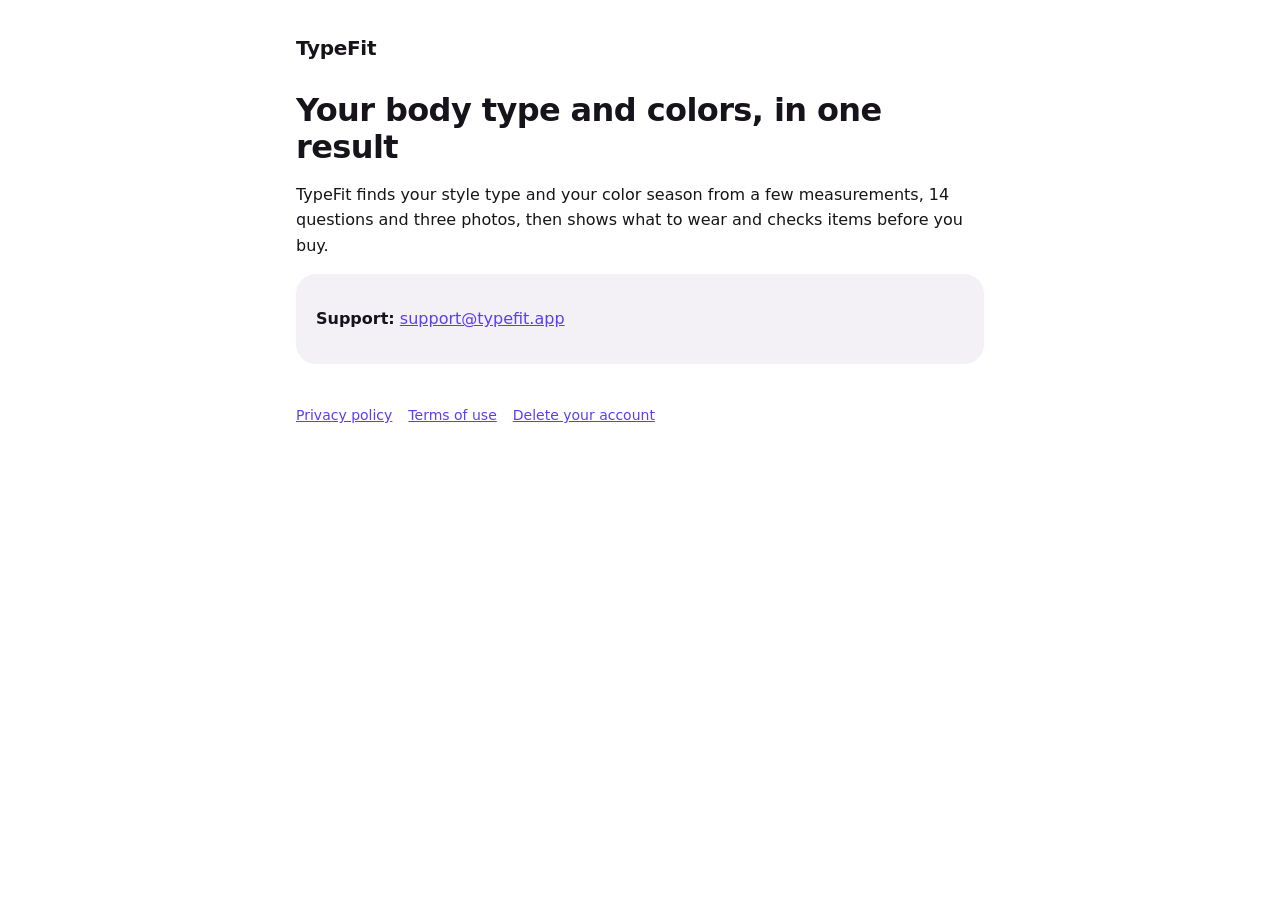
==== index.html @ 3f129356 "Publish the TypeFit legal pages Co-Authored-By: Claude Opus 5.5 <noreply@anthropic.com>" ====
<!doctype html>
<html lang="en">
<head>
<meta charset="utf-8">
<meta name="viewport" content="width=device-width, initial-scale=1">
<title>TypeFit</title>
<link rel="stylesheet" href="style.css">
</head>
<body>
<main>
  <header><a href="./">TypeFit</a></header>
  <h1>Your body type and colors, in one result</h1>
  <p>TypeFit finds your style type and your color season from a few measurements, 14 questions and three photos, then shows what to wear and checks items before you buy.</p>
  <div class="card">
    <p><strong>Support:</strong> <a href="mailto:support@typefit.app">support@typefit.app</a></p>
  </div>
  <nav class="links">
    <a href="privacy.html">Privacy policy</a>
    <a href="terms.html">Terms of use</a>
    <a href="delete-account.html">Delete your account</a>
  </nav>
</main>
</body>
</html>
---- style.css ----
:root {
  --ink: #16141A; --ground: #FFFFFF; --surface: #F3F1F6; --muted: #5E5A66;
  --divider: #E2DFE7; --accent: #5B3DF5; --warning: #7A4B00; --warning-bg: #FFF1D6;
}
@media (prefers-color-scheme: dark) {
  :root { --ink: #F3F1F6; --ground: #16141A; --surface: #221F28; --muted: #B4B0BA; --divider: #34303B; --accent: #B9AAFF; --warning: #FFD58A; --warning-bg: #3A2C10; }
}
* { box-sizing: border-box; }
body { margin: 0; background: var(--ground); color: var(--ink); font: 16px/1.6 Inter, system-ui, -apple-system, "Segoe UI", sans-serif; }
main { max-width: 720px; margin: 0 auto; padding: 32px 16px 64px; }
header a { color: var(--ink); font-weight: 700; text-decoration: none; font-size: 20px; letter-spacing: -0.3px; }
h1 { font-size: 32px; line-height: 1.15; letter-spacing: -0.6px; margin: 28px 0 8px; }
h2 { font-size: 20px; margin: 32px 0 8px; }
p, li { color: var(--ink); }
.muted { color: var(--muted); font-size: 14px; }
.draft { background: var(--warning-bg); color: var(--warning); border-radius: 14px; padding: 12px 16px; font-size: 14px; }
a { color: var(--accent); }
table { width: 100%; border-collapse: collapse; font-size: 14px; }
th, td { text-align: left; padding: 8px 6px; border-bottom: 1px solid var(--divider); vertical-align: top; }
.card { background: var(--surface); border-radius: 20px; padding: 16px 20px; margin: 16px 0; }
nav.links { display: flex; flex-wrap: wrap; gap: 16px; margin-top: 40px; font-size: 14px; }
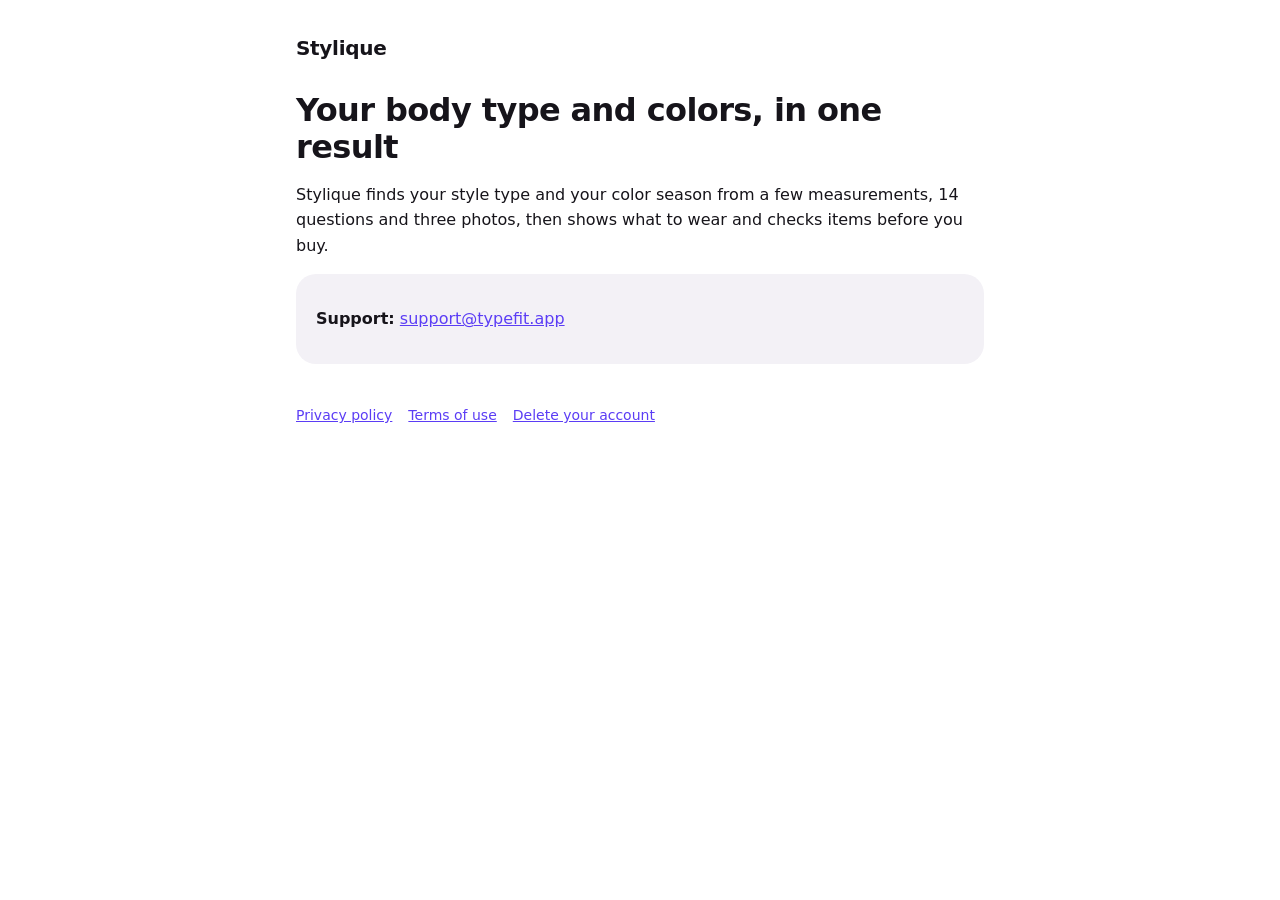
==== commit b5e56695: "Update from Moskwinow/TypeFit@ea1e188" ====
--- a/index.html
+++ b/index.html
@@ -3,14 +3,14 @@
 <head>
 <meta charset="utf-8">
 <meta name="viewport" content="width=device-width, initial-scale=1">
-<title>TypeFit</title>
+<title>Stylique</title>
 <link rel="stylesheet" href="style.css">
 </head>
 <body>
 <main>
-  <header><a href="./">TypeFit</a></header>
+  <header><a href="./">Stylique</a></header>
   <h1>Your body type and colors, in one result</h1>
-  <p>TypeFit finds your style type and your color season from a few measurements, 14 questions and three photos, then shows what to wear and checks items before you buy.</p>
+  <p>Stylique finds your style type and your color season from a few measurements, 14 questions and three photos, then shows what to wear and checks items before you buy.</p>
   <div class="card">
     <p><strong>Support:</strong> <a href="mailto:support@typefit.app">support@typefit.app</a></p>
   </div>
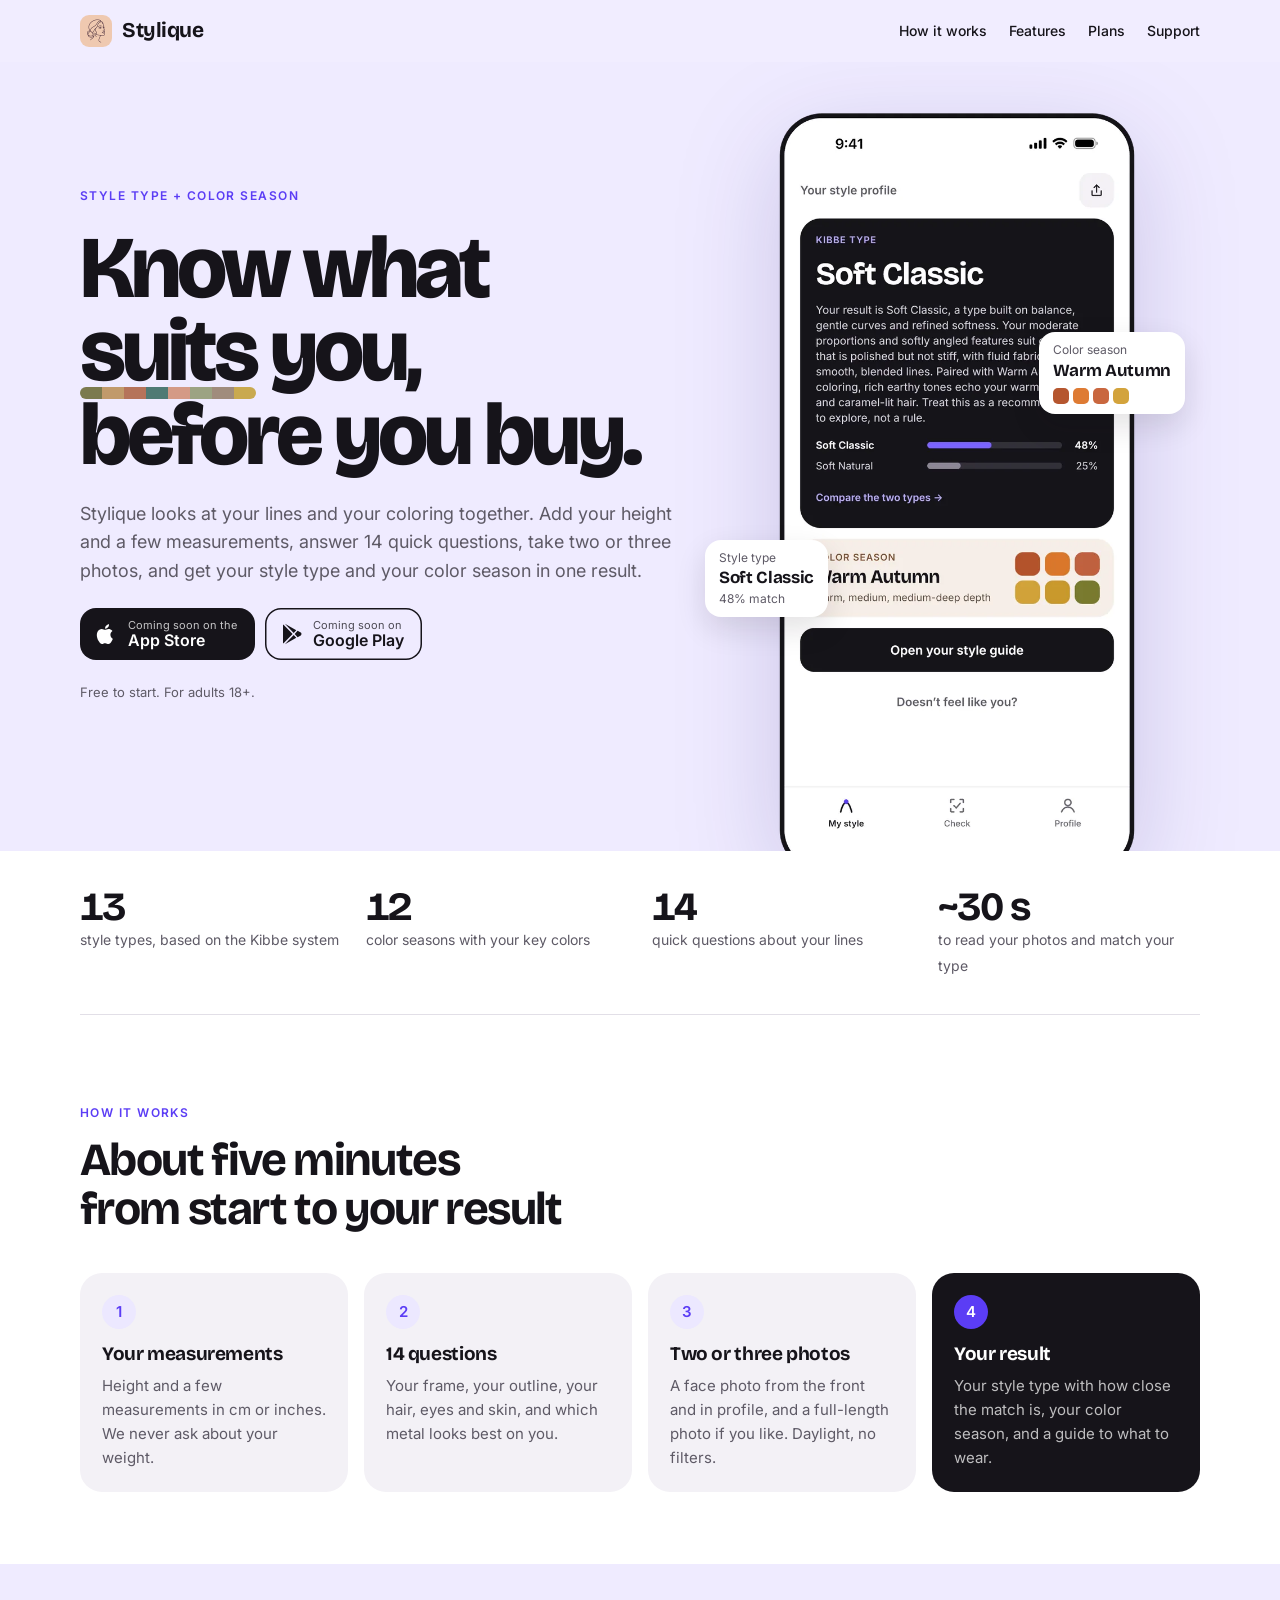
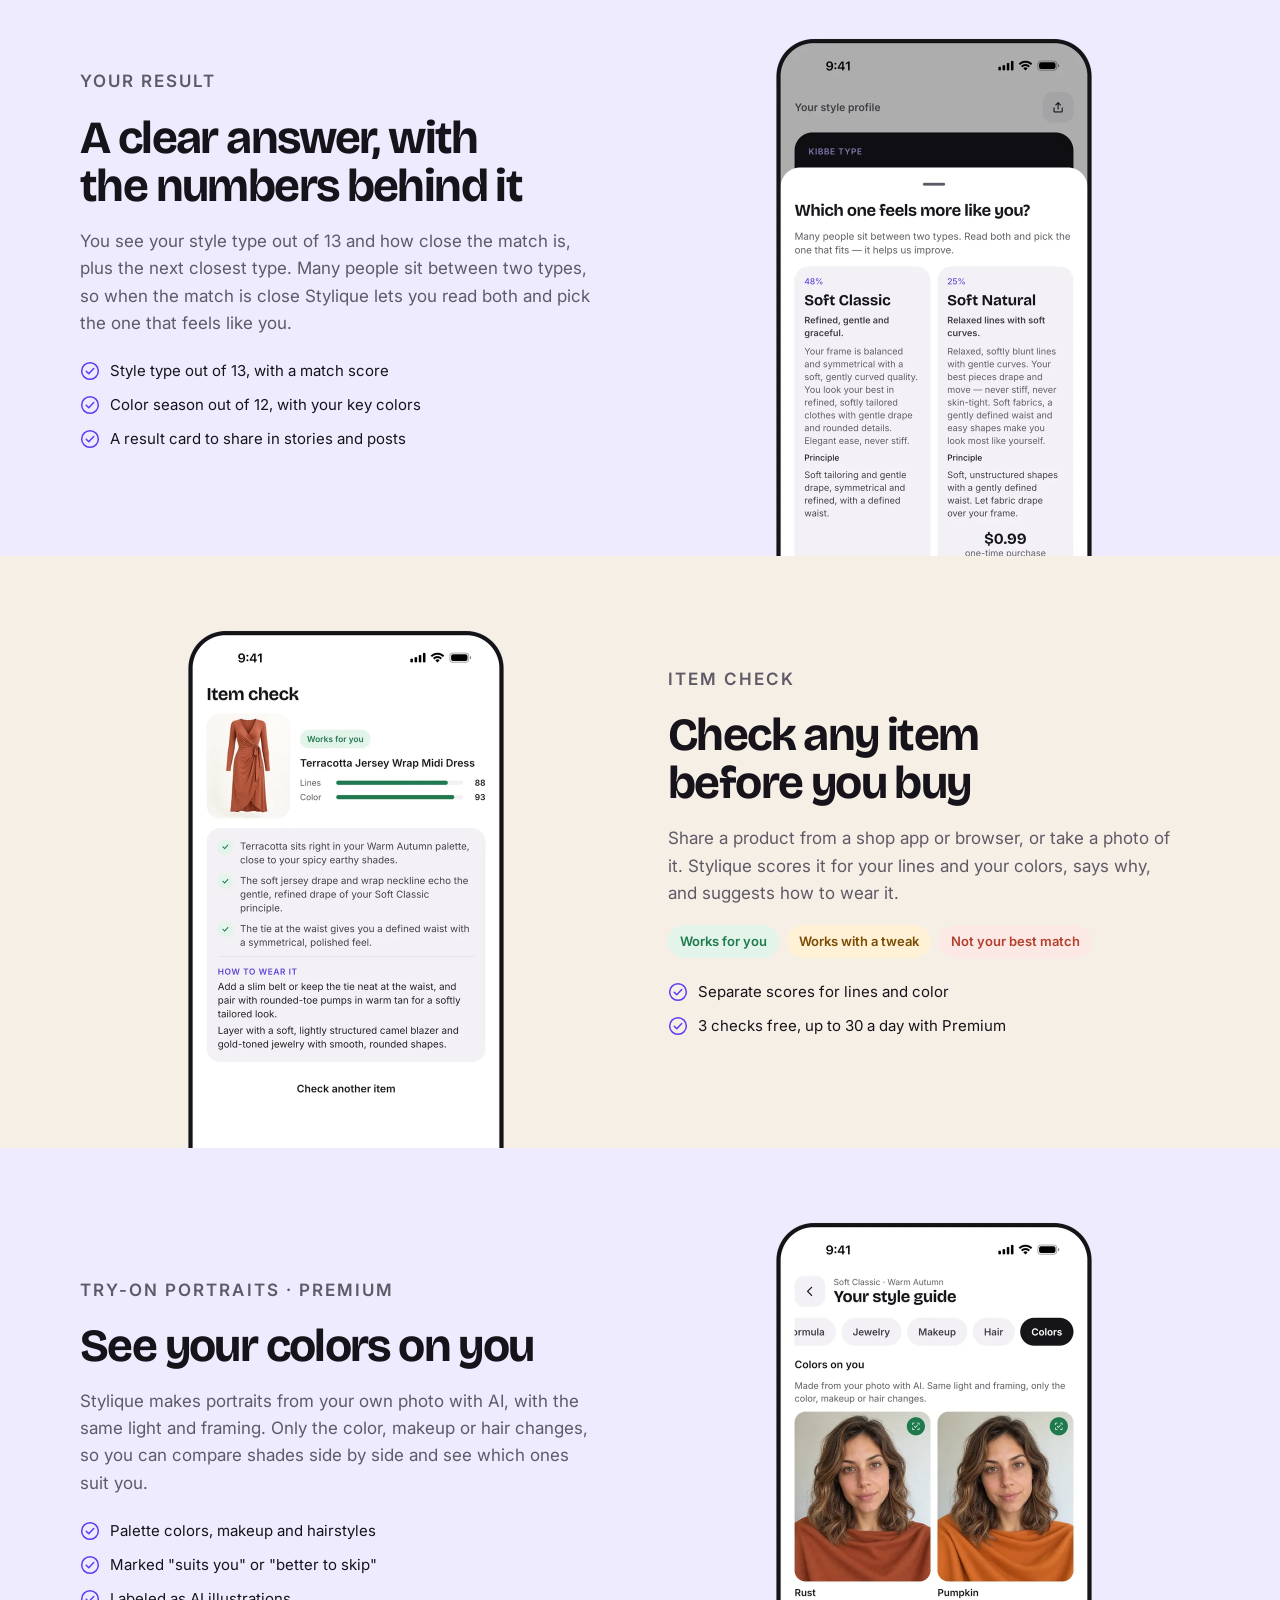
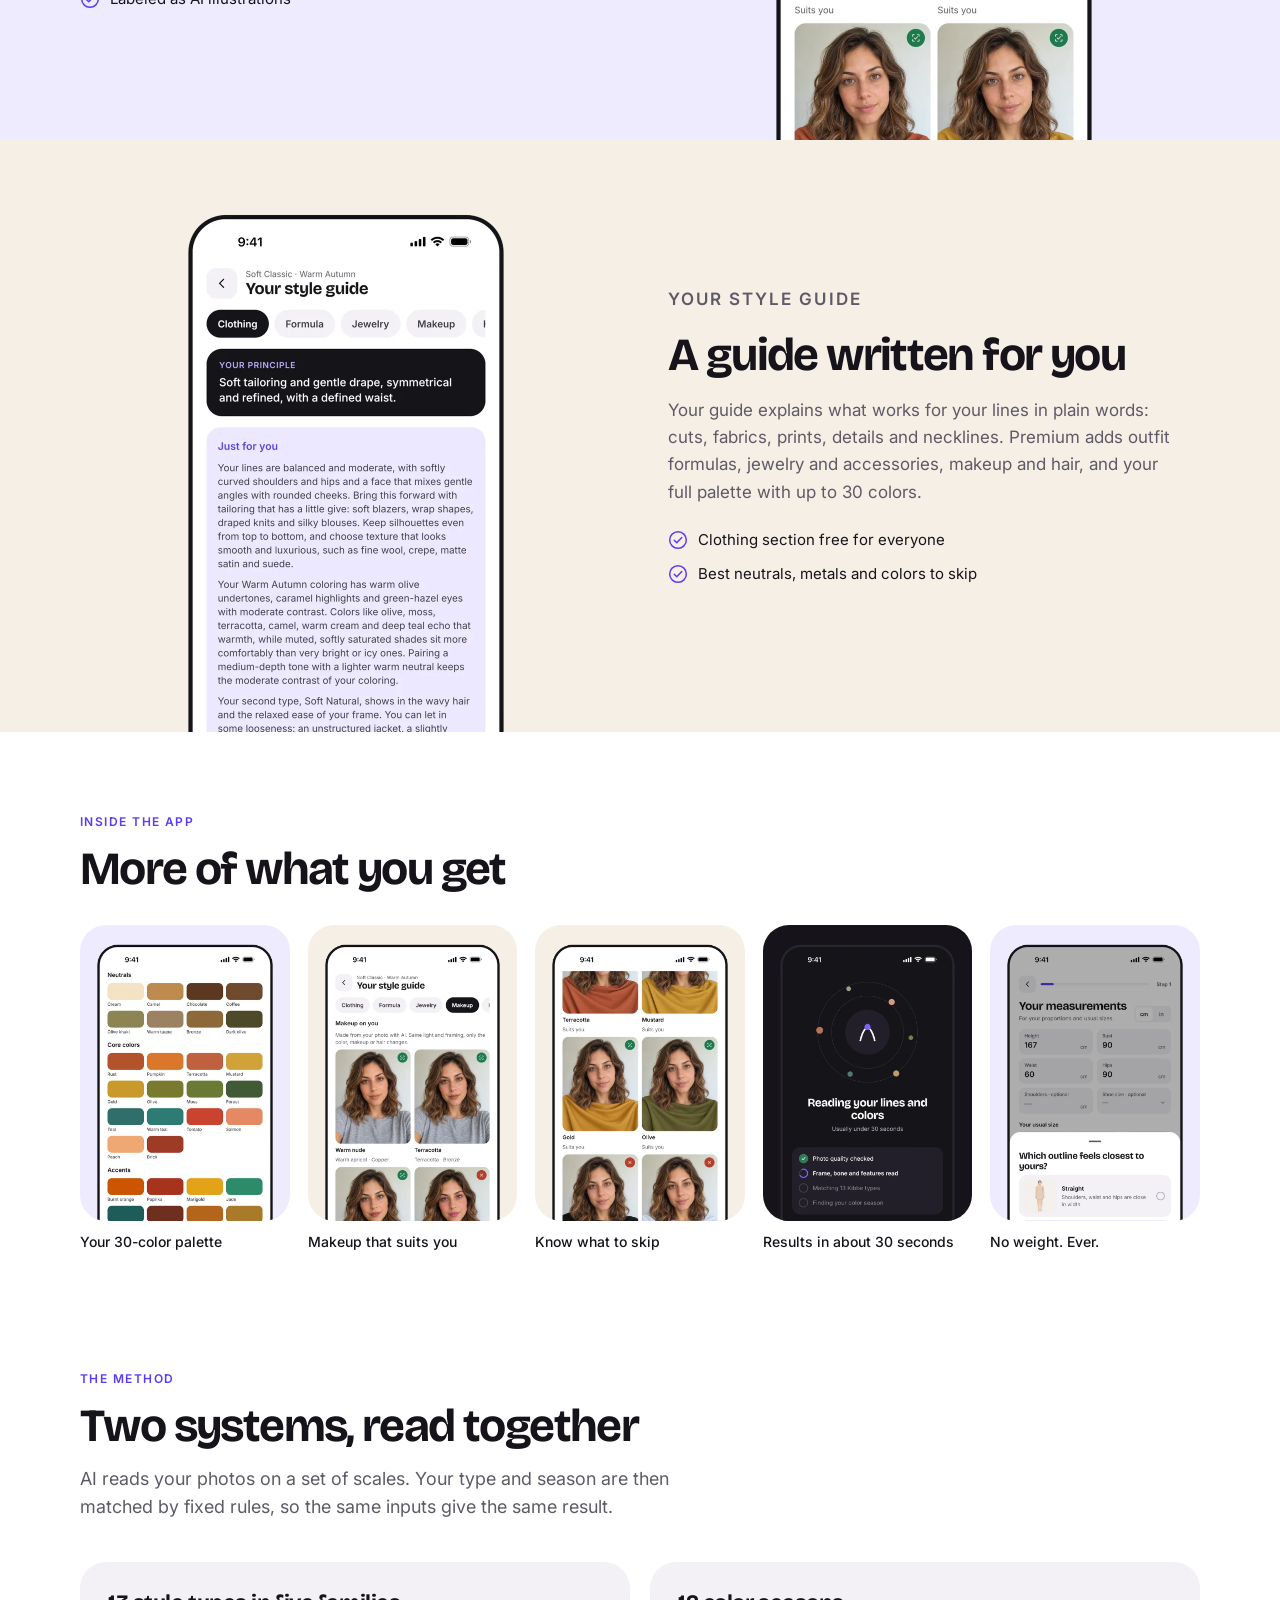
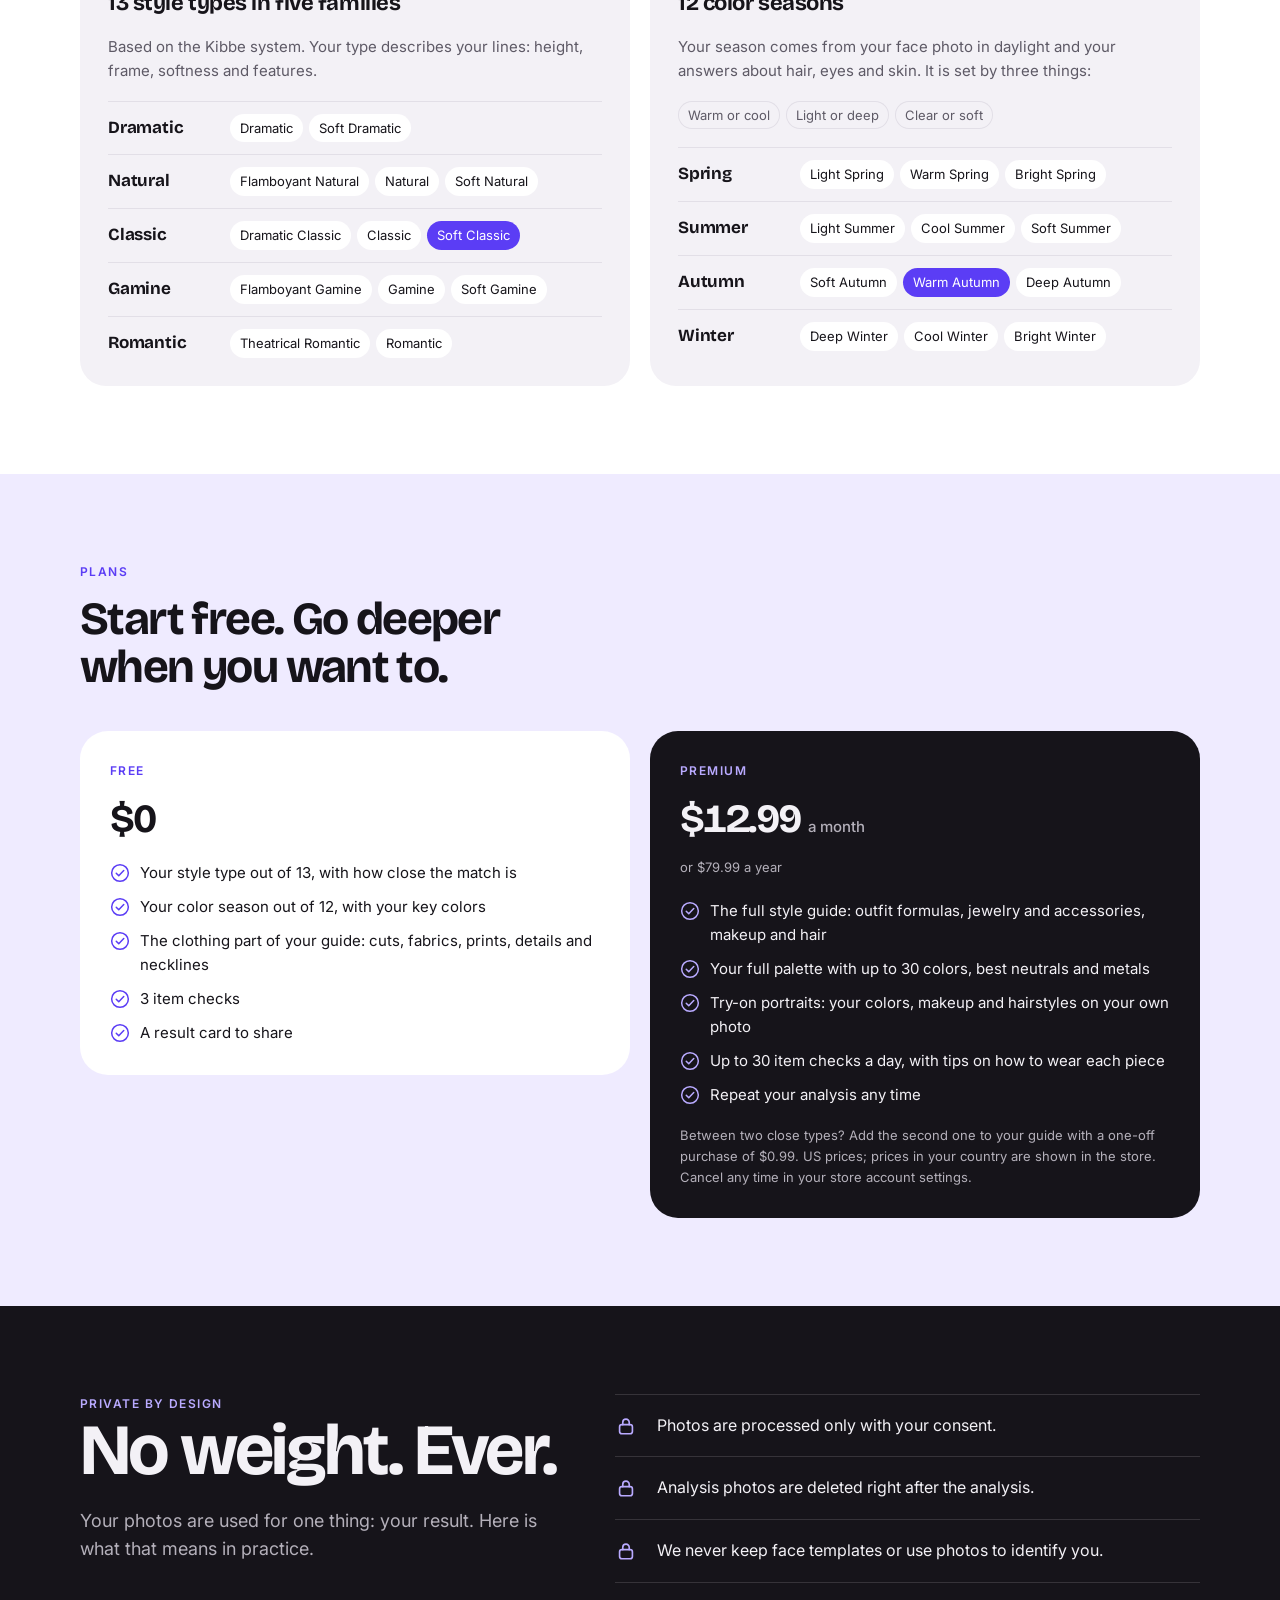
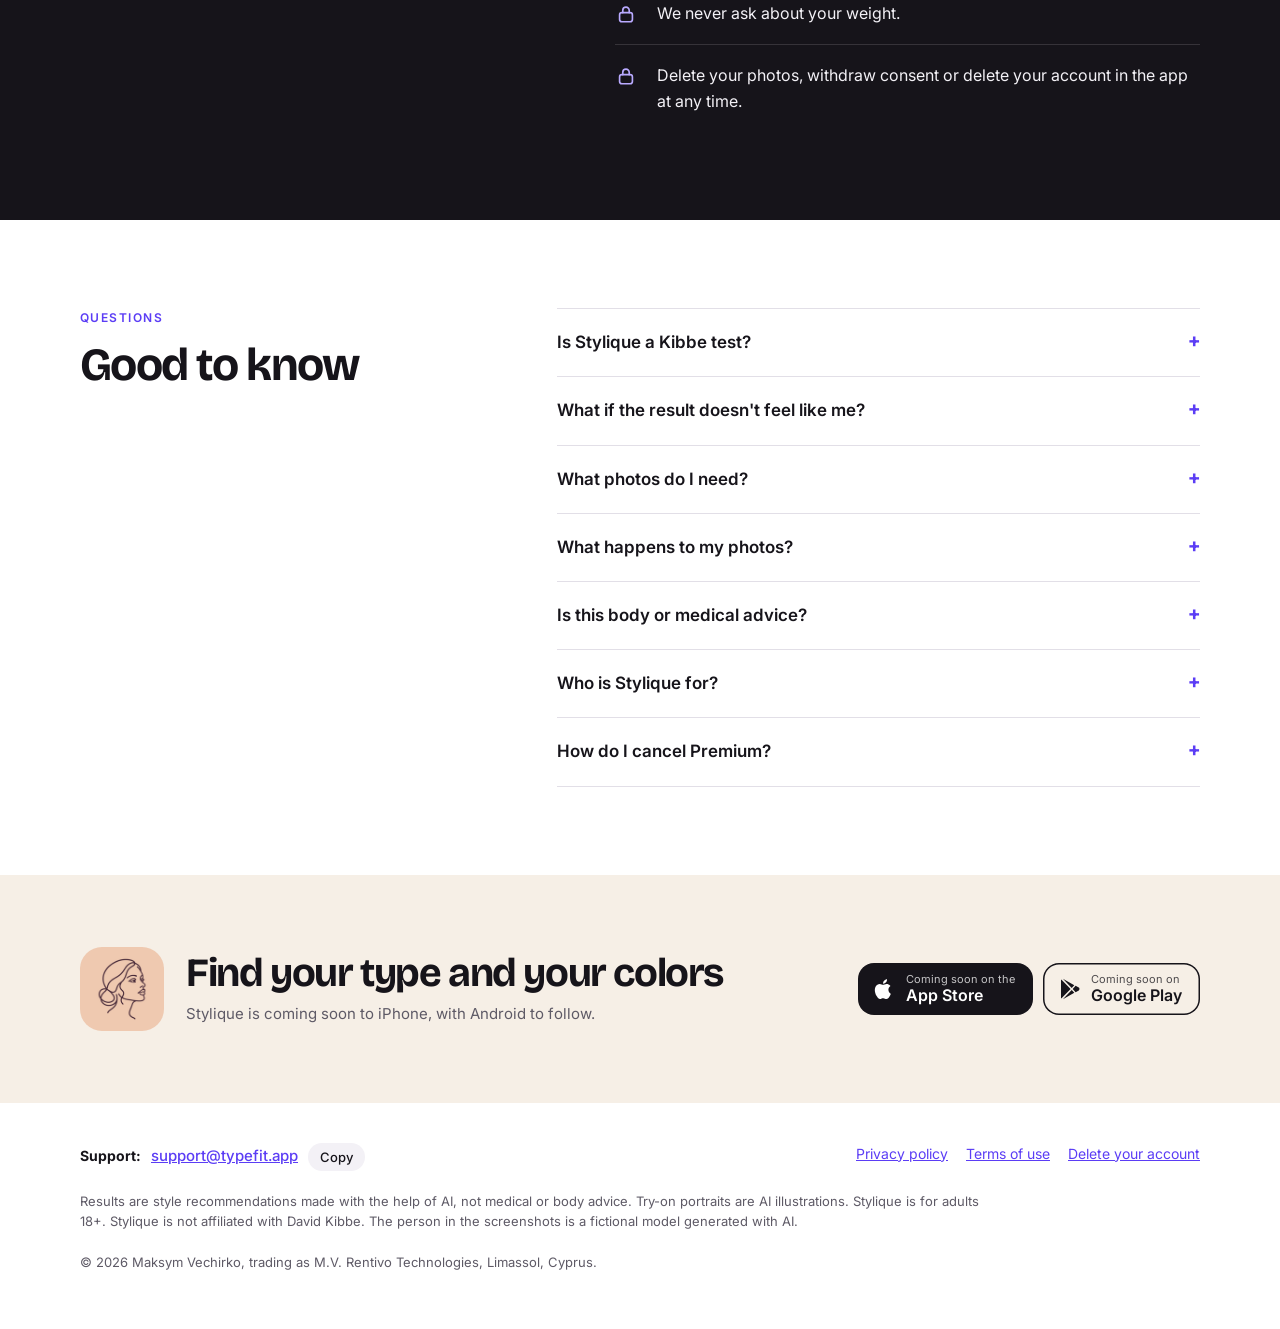
==== commit 4fc38477: "Update from Moskwinow/TypeFit@5cc7933" ====
--- a/index.html
+++ b/index.html
@@ -2,23 +2,569 @@
 <html lang="en">
 <head>
 <meta charset="utf-8">
-<meta name="viewport" content="width=device-width, initial-scale=1">
+<meta name="viewport" content="width=device-width, initial-scale=1, viewport-fit=cover">
 <title>Stylique</title>
-<link rel="stylesheet" href="style.css">
+<meta name="claude:viewport-fit-sides" content="cover">
+<meta name="description" content="Stylique finds your style type (one of 13, based on the Kibbe system) and your color season (one of 12) from your height, a few measurements, 14 questions and two or three photos. Then it checks any item before you buy.">
+<meta property="og:title" content="Stylique: your style type and color season">
+<meta property="og:description" content="Know what suits you before you buy. Style type, color season and item checks in one app.">
+<meta property="og:image" content="img/og.jpg">
+<meta property="og:type" content="website">
+<meta name="twitter:card" content="summary_large_image">
+<link rel="icon" href="img/icon-64.png">
+<link rel="apple-touch-icon" href="img/icon-180.png">
+<link rel="preconnect" href="https://fonts.googleapis.com">
+<link rel="preconnect" href="https://fonts.gstatic.com" crossorigin>
+<link rel="stylesheet" href="https://fonts.googleapis.com/css2?family=Bricolage+Grotesque:opsz,wght@12..96,600;12..96,700;12..96,800&family=Inter:wght@400;500;600&display=swap">
+<style>
+/* Layout: full-width bands that alternate the app's two store grounds (lavender, peach),
+   phones sit on the bands; one bold moment = the hero headline underlined by a real season palette. */
+:root {
+  --ink: #16141A;
+  --ground: #FFFFFF;
+  --surface: #F3F1F6;
+  --muted: #5E5A66;
+  --divider: #E2DFE7;
+  --accent: #5B3DF5;
+  --accent-tint: #ECE8FF;
+  --lavender: #EFEBFF;
+  --peach: #F6EFE6;
+  --night: #16141A;
+  --on-night: #F3F1F6;
+  --on-night-muted: #B4B0BA;
+  --success: #1F7A4D; --success-bg: #E3F4EA;
+  --warning: #7A4B00; --warning-bg: #FFF1D6;
+  --danger: #B3402C; --danger-bg: #FCE9E6;
+  --display: "Bricolage Grotesque", "Avenir Next", "Segoe UI", system-ui, sans-serif;
+  --body: Inter, system-ui, -apple-system, "Segoe UI", Roboto, sans-serif;
+  --max: 1120px;
+}
+@media (prefers-color-scheme: dark) {
+  :root:not([data-theme="light"]) {
+    --ink: #F3F1F6; --ground: #16141A; --surface: #221F28; --muted: #B4B0BA; --divider: #34303B;
+    --accent: #B9AAFF; --accent-tint: #2C2547; --lavender: #1D1A2B; --peach: #241F1B;
+    --night: #0E0D11; --on-night: #F3F1F6; --on-night-muted: #B4B0BA;
+    --success: #7FD3A6; --success-bg: #17301F; --warning: #FFD58A; --warning-bg: #3A2C10;
+    --danger: #FF9F8C; --danger-bg: #3A1D17;
+    color-scheme: dark;
+  }
+}
+:root[data-theme="dark"] {
+  --ink: #F3F1F6; --ground: #16141A; --surface: #221F28; --muted: #B4B0BA; --divider: #34303B;
+  --accent: #B9AAFF; --accent-tint: #2C2547; --lavender: #1D1A2B; --peach: #241F1B;
+  --night: #0E0D11; --on-night: #F3F1F6; --on-night-muted: #B4B0BA;
+  --success: #7FD3A6; --success-bg: #17301F; --warning: #FFD58A; --warning-bg: #3A2C10;
+  --danger: #FF9F8C; --danger-bg: #3A1D17;
+  color-scheme: dark;
+}
+
+* { box-sizing: border-box; }
+html { scroll-behavior: smooth; }
+@media (prefers-reduced-motion: reduce) { html { scroll-behavior: auto; } *, *::before, *::after { animation: none !important; transition: none !important; } }
+body { margin: 0; background: var(--ground); color: var(--ink); font: 16px/1.6 var(--body); -webkit-font-smoothing: antialiased; }
+img { max-width: 100%; height: auto; display: block; }
+a { color: var(--accent); }
+a:focus-visible, button:focus-visible, summary:focus-visible { outline: 2px solid var(--accent); outline-offset: 3px; border-radius: 6px; }
+h1, h2, h3 { font-family: var(--display); font-weight: 700; text-wrap: balance; margin: 0; }
+h2 { font-size: clamp(30px, 4.4vw, 46px); line-height: 1.05; letter-spacing: -0.035em; }
+h3 { font-size: 22px; line-height: 1.2; letter-spacing: -0.02em; }
+p { margin: 0; }
+.eyebrow { font-size: 12px; font-weight: 600; letter-spacing: 0.12em; text-transform: uppercase; color: var(--accent); }
+.lede { font-size: 18px; color: var(--muted); max-width: 34em; }
+.band { padding-left: max(16px, env(safe-area-inset-left, 0px)); padding-right: max(16px, env(safe-area-inset-right, 0px)); }
+.wrap { max-width: var(--max); margin: 0 auto; }
+
+/* Header */
+body::before { content: ""; position: fixed; inset: 0 0 auto; height: env(safe-area-inset-top, 0px); z-index: 10; background: var(--lavender); }
+.top { position: sticky; top: env(safe-area-inset-top, 0px); z-index: 9; background: color-mix(in srgb, var(--lavender) 88%, transparent); backdrop-filter: blur(12px); -webkit-backdrop-filter: blur(12px); }
+.top .wrap { display: flex; align-items: center; justify-content: space-between; gap: 16px; padding-block: 14px; }
+.brand { display: flex; align-items: center; gap: 10px; color: var(--ink); text-decoration: none; font-family: var(--display); font-weight: 700; font-size: 21px; letter-spacing: -0.02em; }
+.brand img { width: 32px; height: 32px; border-radius: 9px; }
+.top nav { display: flex; gap: 22px; font-size: 14px; font-weight: 500; }
+.top nav a { color: var(--ink); text-decoration: none; }
+.top nav a:hover { color: var(--accent); }
+@media (max-width: 720px) { .top nav a:not(.keep) { display: none; } }
+
+/* Store buttons */
+.stores { display: flex; flex-wrap: wrap; gap: 10px; }
+.store { display: inline-flex; align-items: center; gap: 10px; min-height: 52px; padding: 8px 18px 8px 14px; border-radius: 16px; background: var(--ink); color: var(--ground); text-decoration: none; }
+.store svg { width: 24px; height: 24px; flex: none; }
+.store span { display: grid; line-height: 1.15; }
+.store small { font-size: 11px; opacity: .75; }
+.store b { font-size: 16px; font-weight: 600; }
+.store.ghost { background: transparent; color: var(--ink); box-shadow: inset 0 0 0 1.5px var(--ink); }
+.status { font-size: 13px; color: var(--muted); }
+
+/* Hero */
+.hero { background: var(--lavender); overflow: hidden; }
+.hero .wrap { display: grid; grid-template-columns: minmax(0, 1.1fr) minmax(0, .9fr); gap: 40px; align-items: end; padding-top: 48px; }
+.hero-copy { display: grid; gap: 22px; padding-bottom: 72px; align-self: center; }
+.hero h1 { font-size: clamp(44px, 7.2vw, 88px); line-height: .95; letter-spacing: -0.045em; font-weight: 800; }
+.suits { position: relative; display: inline-block; white-space: nowrap; }
+.swatch-line { position: absolute; left: 0; right: 0; bottom: -0.06em; height: .14em; display: flex; border-radius: 99px; overflow: hidden; }
+.swatch-line i { flex: 1; transform-origin: left; animation: grow .7s cubic-bezier(.2,.8,.2,1) both; }
+.swatch-line i:nth-child(2) { animation-delay: .06s } .swatch-line i:nth-child(3) { animation-delay: .12s } .swatch-line i:nth-child(4) { animation-delay: .18s }
+.swatch-line i:nth-child(5) { animation-delay: .24s } .swatch-line i:nth-child(6) { animation-delay: .30s } .swatch-line i:nth-child(7) { animation-delay: .36s } .swatch-line i:nth-child(8) { animation-delay: .42s }
+@keyframes grow { from { transform: scaleX(.2); } to { transform: scaleX(1); } }
+.hero-stage { position: relative; justify-self: center; width: min(360px, 100%); }
+.phone { filter: drop-shadow(0 30px 50px rgba(40, 24, 120, .18)); }
+.chip { position: absolute; display: grid; gap: 2px; padding: 10px 14px; border-radius: 16px; background: var(--ground); color: var(--ink); box-shadow: 0 12px 30px rgba(22, 20, 26, .12); font-size: 13px; line-height: 1.3; }
+.chip b { font-family: var(--display); font-size: 17px; letter-spacing: -0.02em; }
+.chip small { color: var(--muted); font-size: 12px; }
+.chip.a { left: -72px; top: 58%; }
+.chip.b { right: -48px; top: 30%; }
+.chip .dots { display: flex; gap: 4px; margin-top: 4px; }
+.chip .dots i { width: 16px; height: 16px; border-radius: 5px; }
+@media (max-width: 860px) {
+  .hero .wrap { grid-template-columns: minmax(0, 1fr); padding-top: 32px; gap: 28px; }
+  .hero-copy { padding-bottom: 0; }
+  .hero-stage { width: min(280px, 72%); }
+  .hero .phone { aspect-ratio: 640 / 1000; object-fit: cover; object-position: top; }
+  .chip { display: none; }
+}
+
+/* Facts strip */
+.facts { background: var(--ground); }
+.facts .wrap { display: grid; grid-template-columns: repeat(4, minmax(0, 1fr)); gap: 24px; padding-block: 36px; border-bottom: 1px solid var(--divider); }
+.fact b { display: block; font-family: var(--display); font-size: 40px; line-height: 1; letter-spacing: -0.04em; font-variant-numeric: tabular-nums; }
+.fact span { font-size: 14px; color: var(--muted); }
+@media (max-width: 720px) { .facts .wrap { grid-template-columns: repeat(2, minmax(0, 1fr)); } }
+
+/* How it works */
+.how .wrap { padding-block: 88px 72px; display: grid; gap: 40px; }
+.head { display: grid; gap: 14px; max-width: 640px; }
+.steps { list-style: none; margin: 0; padding: 0; display: grid; grid-template-columns: repeat(4, minmax(0, 1fr)); gap: 16px; counter-reset: s; }
+.steps li { counter-increment: s; display: grid; gap: 8px; align-content: start; padding: 22px; border-radius: 22px; background: var(--surface); }
+.steps li::before { content: counter(s); display: grid; place-items: center; width: 34px; height: 34px; border-radius: 50%; background: var(--accent-tint); color: var(--accent); font-weight: 600; font-size: 15px; margin-bottom: 6px; }
+.steps li:last-child { background: var(--ink); color: var(--ground); }
+.steps li:last-child::before { background: var(--accent); color: #fff; }
+.steps h3 { font-size: 19px; }
+.steps p { font-size: 15px; color: var(--muted); }
+.steps li:last-child p { color: color-mix(in srgb, var(--ground) 72%, transparent); }
+@media (max-width: 900px) { .steps { grid-template-columns: repeat(2, minmax(0, 1fr)); } }
+@media (max-width: 520px) { .steps { grid-template-columns: minmax(0, 1fr); } }
+
+/* Feature rows */
+.feature { overflow: hidden; }
+.feature.lav { background: var(--lavender); }
+.feature.peach { background: var(--peach); }
+.feature .wrap { display: grid; grid-template-columns: minmax(0, 1fr) minmax(0, 1fr); gap: 56px; align-items: center; padding-top: 72px; }
+.feature.flip .copy { order: 2; }
+.feature .copy { display: grid; gap: 18px; padding-bottom: 72px; }
+.feature .copy p { color: var(--muted); font-size: 17px; max-width: 30em; }
+.feature .shot { justify-self: center; width: min(320px, 100%); aspect-ratio: 640 / 1040; object-fit: cover; object-position: top; align-self: end; }
+.ticks { list-style: none; padding: 0; margin: 4px 0 0; display: grid; gap: 10px; font-size: 15px; }
+.ticks li { display: flex; gap: 10px; align-items: flex-start; }
+.ticks svg { flex: none; width: 20px; height: 20px; margin-top: 2px; color: var(--accent); }
+.verdicts { display: flex; flex-wrap: wrap; gap: 8px; }
+.verdict { padding: 6px 12px; border-radius: 99px; font-size: 13px; font-weight: 600; }
+.verdict.ok { color: var(--success); background: var(--success-bg); }
+.verdict.mid { color: var(--warning); background: var(--warning-bg); }
+.verdict.no { color: var(--danger); background: var(--danger-bg); }
+@media (max-width: 860px) {
+  .feature .wrap { grid-template-columns: minmax(0, 1fr); gap: 32px; padding-top: 56px; }
+  .feature.flip .copy { order: 0; }
+  .feature .copy { padding-bottom: 0; }
+  .feature .shot { width: min(270px, 78%); aspect-ratio: 640 / 900; }
+}
+
+/* Gallery strip */
+.gallery .wrap { padding-block: 80px 24px; display: grid; gap: 28px; }
+.reel { display: grid; grid-auto-flow: column; grid-auto-columns: minmax(200px, 240px); gap: 18px; overflow-x: auto; scroll-snap-type: x mandatory; padding: 4px 0 20px; }
+.reel figure { margin: 0; scroll-snap-align: start; display: grid; gap: 10px; }
+.reel .frame { border-radius: 26px; padding: 18px 16px 0; overflow: hidden; }
+.reel .frame img { aspect-ratio: 640 / 1000; object-fit: cover; object-position: top; width: 100%; }
+.reel .frame.lav { background: var(--lavender); } .reel .frame.peach { background: var(--peach); } .reel .frame.night { background: var(--night); }
+.reel figcaption { font-size: 14px; font-weight: 500; }
+
+/* Types and seasons */
+.system .wrap { padding-block: 72px 88px; display: grid; gap: 40px; }
+.two { display: grid; grid-template-columns: minmax(0, 1fr) minmax(0, 1fr); gap: 20px; }
+.panel { padding: 28px; border-radius: 26px; background: var(--surface); display: grid; gap: 18px; align-content: start; }
+.panel p { color: var(--muted); font-size: 15px; }
+.family { display: grid; grid-template-columns: 110px minmax(0, 1fr); gap: 12px; padding-top: 12px; border-top: 1px solid var(--divider); align-items: baseline; }
+.family dt { font-family: var(--display); font-weight: 700; font-size: 17px; letter-spacing: -0.01em; }
+.family dd { margin: 0; display: flex; flex-wrap: wrap; gap: 6px; }
+.tag { padding: 4px 10px; border-radius: 99px; background: var(--ground); font-size: 13px; }
+.tag.on { background: var(--accent); color: #fff; }
+@media (prefers-color-scheme: dark) { :root:not([data-theme="light"]) .tag.on { color: #16141A; } }
+:root[data-theme="dark"] .tag.on { color: #16141A; }
+.axes { display: flex; flex-wrap: wrap; gap: 6px; font-size: 13px; color: var(--muted); }
+.axes span { padding: 4px 10px; border-radius: 99px; box-shadow: inset 0 0 0 1px var(--divider); }
+@media (max-width: 860px) { .two { grid-template-columns: minmax(0, 1fr); } }
+@media (max-width: 420px) { .family { grid-template-columns: minmax(0, 1fr); gap: 6px; } }
+
+/* Plans */
+.plans { background: var(--lavender); }
+.plans .wrap { padding-block: 88px; display: grid; gap: 40px; }
+.tiers { display: grid; grid-template-columns: minmax(0, 1fr) minmax(0, 1fr); gap: 20px; align-items: start; }
+.tier { padding: 30px; border-radius: 28px; background: var(--ground); display: grid; gap: 18px; }
+.tier.pro { background: var(--night); color: var(--on-night); }
+.tier .price { font-family: var(--display); font-size: 40px; font-weight: 700; letter-spacing: -0.04em; line-height: 1; font-variant-numeric: tabular-nums; }
+.tier .price small { font-family: var(--body); font-size: 15px; font-weight: 500; letter-spacing: 0; color: var(--muted); }
+.tier.pro .price small, .tier.pro .note { color: var(--on-night-muted); }
+.tier.pro .ticks svg { color: #B9AAFF; }
+.tier .note { font-size: 13px; color: var(--muted); }
+.tier.pro .eyebrow { color: #B9AAFF; }
+@media (max-width: 860px) { .tiers { grid-template-columns: minmax(0, 1fr); } }
+
+/* Privacy */
+.privacy { background: var(--night); color: var(--on-night); }
+.privacy .wrap { padding-block: 88px; display: grid; grid-template-columns: minmax(0, .9fr) minmax(0, 1.1fr); gap: 56px; }
+.privacy h2 { font-size: clamp(40px, 6vw, 72px); }
+.privacy .lede { color: var(--on-night-muted); margin-top: 18px; }
+.privacy ul { list-style: none; margin: 0; padding: 0; display: grid; gap: 0; }
+.privacy li { display: grid; grid-template-columns: 28px minmax(0, 1fr); gap: 14px; padding: 18px 0; border-top: 1px solid rgba(243, 241, 246, .14); font-size: 16px; }
+.privacy li svg { width: 22px; height: 22px; color: #B9AAFF; margin-top: 2px; }
+@media (max-width: 860px) { .privacy .wrap { grid-template-columns: minmax(0, 1fr); gap: 32px; } }
+
+/* FAQ */
+.faq .wrap { padding-block: 88px; display: grid; grid-template-columns: minmax(0, .8fr) minmax(0, 1.2fr); gap: 48px; align-items: start; }
+details { border-top: 1px solid var(--divider); }
+details:last-child { border-bottom: 1px solid var(--divider); }
+summary { cursor: pointer; list-style: none; display: flex; justify-content: space-between; gap: 16px; padding: 20px 0; font-weight: 600; font-size: 17px; }
+summary::-webkit-details-marker { display: none; }
+summary::after { content: "+"; font-family: var(--display); font-size: 24px; line-height: 1; color: var(--accent); transition: transform .2s; }
+details[open] summary::after { transform: rotate(45deg); }
+details p { padding: 0 0 20px; color: var(--muted); max-width: 40em; }
+@media (max-width: 860px) { .faq .wrap { grid-template-columns: minmax(0, 1fr); gap: 24px; } }
+
+/* Footer */
+.cta { background: var(--peach); }
+.cta .wrap { padding-block: 72px; display: grid; grid-template-columns: minmax(0, 1fr) auto; gap: 32px; align-items: center; }
+.cta-left { display: flex; align-items: center; gap: 22px; }
+.cta-left img { width: 84px; height: 84px; border-radius: 22px; flex: none; }
+@media (max-width: 760px) { .cta .wrap { grid-template-columns: minmax(0, 1fr); } .cta-left { flex-direction: column; align-items: flex-start; } }
+footer .wrap { padding-block: 40px 56px; display: grid; gap: 20px; font-size: 14px; color: var(--muted); }
+.foot-row { display: flex; flex-wrap: wrap; justify-content: space-between; gap: 16px; }
+.foot-links { display: flex; flex-wrap: wrap; gap: 18px; }
+.support { display: flex; flex-wrap: wrap; align-items: center; gap: 10px; color: var(--ink); }
+.support code { font: 500 15px var(--body); user-select: all; }
+.copy-btn { font: 500 13px var(--body); padding: 6px 12px; border-radius: 99px; border: 0; background: var(--surface); color: var(--ink); cursor: pointer; }
+.fine { font-size: 13px; max-width: 70em; }
+</style>
 </head>
 <body>
+
+<svg width="0" height="0" style="position:absolute" aria-hidden="true">
+  <symbol id="tick" viewBox="0 0 24 24"><circle cx="12" cy="12" r="10" fill="none" stroke="currentColor" stroke-width="1.8"/><path d="m7.5 12.3 3 3 6-6.3" fill="none" stroke="currentColor" stroke-width="1.8" stroke-linecap="round" stroke-linejoin="round"/></symbol>
+  <symbol id="apple" viewBox="0 0 24 24"><path fill="currentColor" d="M16.4 12.6c0-2.4 2-3.6 2.1-3.7-1.2-1.7-3-1.9-3.6-2-1.5-.2-3 .9-3.8.9-.8 0-2-.9-3.3-.9-1.7 0-3.3 1-4.1 2.5-1.8 3.1-.5 7.6 1.3 10.1.8 1.2 1.8 2.6 3.1 2.5 1.3-.1 1.7-.8 3.2-.8s1.9.8 3.2.8c1.3 0 2.2-1.2 3-2.4.9-1.4 1.3-2.7 1.3-2.8 0 0-2.4-1-2.4-4.2ZM14 5.3c.7-.8 1.1-2 1-3.1-1 0-2.2.7-2.9 1.5-.6.7-1.2 1.9-1 3 1.1.1 2.2-.6 2.9-1.4Z"/></symbol>
+  <symbol id="play" viewBox="0 0 24 24"><path fill="currentColor" d="M4.3 2.4c-.2.2-.3.6-.3 1v17.2c0 .4.1.8.3 1l9.3-9.6-9.3-9.6Zm10.4 10.7 2.6 2.7-11.4 6.5 8.8-9.2Zm0-2.2L5.9 1.7l11.4 6.5-2.6 2.7Zm3.9 4.3-2.9-3.2 2.9-3.2 3.2 1.8c.9.5.9 2.3 0 2.8l-3.2 1.8Z"/></symbol>
+  <symbol id="lock" viewBox="0 0 24 24"><rect x="5" y="10.5" width="14" height="10" rx="2.5" fill="none" stroke="currentColor" stroke-width="1.8"/><path d="M8.5 10.5V8a3.5 3.5 0 0 1 7 0v2.5" fill="none" stroke="currentColor" stroke-width="1.8" stroke-linecap="round"/></symbol>
+</svg>
+
+<header class="top band">
+  <div class="wrap">
+    <a class="brand" href="./"><img src="img/icon-64.png" alt="" width="32" height="32">Stylique</a>
+    <nav aria-label="Main">
+      <a href="#how">How it works</a>
+      <a href="#features">Features</a>
+      <a href="#plans">Plans</a>
+      <a class="keep" href="#support">Support</a>
+    </nav>
+  </div>
+</header>
+
 <main>
-  <header><a href="./">Stylique</a></header>
-  <h1>Your body type and colors, in one result</h1>
-  <p>Stylique finds your style type and your color season from a few measurements, 14 questions and three photos, then shows what to wear and checks items before you buy.</p>
-  <div class="card">
-    <p><strong>Support:</strong> <a href="mailto:support@typefit.app">support@typefit.app</a></p>
+  <section class="hero band">
+    <div class="wrap">
+      <div class="hero-copy">
+        <p class="eyebrow">Style type + color season</p>
+        <h1>Know what <span class="suits">suits<span class="swatch-line" aria-hidden="true"><i style="background:#7B7A4E"></i><i style="background:#C19A6B"></i><i style="background:#B5735A"></i><i style="background:#4F7A74"></i><i style="background:#D49A86"></i><i style="background:#9CA383"></i><i style="background:#A08C7D"></i><i style="background:#C9A94F"></i></span></span> you, before you buy.</h1>
+        <p class="lede">Stylique looks at your lines and your coloring together. Add your height and a few measurements, answer 14 quick questions, take two or three photos, and get your style type and your color season in one result.</p>
+        <div class="stores">
+          <span class="store" aria-label="App Store, coming soon"><svg aria-hidden="true"><use href="#apple"/></svg><span><small>Coming soon on the</small><b>App Store</b></span></span>
+          <span class="store ghost" aria-label="Google Play, coming soon"><svg aria-hidden="true"><use href="#play"/></svg><span><small>Coming soon on</small><b>Google Play</b></span></span>
+        </div>
+        <p class="status">Free to start. For adults 18+.</p>
+      </div>
+      <div class="hero-stage">
+        <img class="phone" src="img/result.webp" alt="Stylique result screen: style type Soft Classic at 48% with Soft Natural at 25%, and color season Warm Autumn" width="640" height="1318">
+        <div class="chip a" aria-hidden="true"><small>Style type</small><b>Soft Classic</b><small>48% match</small></div>
+        <div class="chip b" aria-hidden="true"><small>Color season</small><b>Warm Autumn</b><span class="dots"><i style="background:#B5562F"></i><i style="background:#DE7B34"></i><i style="background:#C9673F"></i><i style="background:#D3A33C"></i></span></div>
+      </div>
+    </div>
+  </section>
+
+  <section class="facts band" aria-label="Stylique in numbers">
+    <div class="wrap">
+      <div class="fact"><b>13</b><span>style types, based on the Kibbe system</span></div>
+      <div class="fact"><b>12</b><span>color seasons with your key colors</span></div>
+      <div class="fact"><b>14</b><span>quick questions about your lines</span></div>
+      <div class="fact"><b>~30 s</b><span>to read your photos and match your type</span></div>
+    </div>
+  </section>
+
+  <section class="how band" id="how">
+    <div class="wrap">
+      <div class="head">
+        <p class="eyebrow">How it works</p>
+        <h2>About five minutes from start to your result</h2>
+      </div>
+      <ol class="steps">
+        <li><h3>Your measurements</h3><p>Height and a few measurements in cm or inches. We never ask about your weight.</p></li>
+        <li><h3>14 questions</h3><p>Your frame, your outline, your hair, eyes and skin, and which metal looks best on you.</p></li>
+        <li><h3>Two or three photos</h3><p>A face photo from the front and in profile, and a full-length photo if you like. Daylight, no filters.</p></li>
+        <li><h3>Your result</h3><p>Your style type with how close the match is, your color season, and a guide to what to wear.</p></li>
+      </ol>
+    </div>
+  </section>
+
+  <div id="features">
+    <section class="feature lav band">
+      <div class="wrap">
+        <div class="copy">
+          <p class="eyebrow">Your result</p>
+          <h2>A clear answer, with the numbers behind it</h2>
+          <p>You see your style type out of 13 and how close the match is, plus the next closest type. Many people sit between two types, so when the match is close Stylique lets you read both and pick the one that feels like you.</p>
+          <ul class="ticks">
+            <li><svg aria-hidden="true"><use href="#tick"/></svg>Style type out of 13, with a match score</li>
+            <li><svg aria-hidden="true"><use href="#tick"/></svg>Color season out of 12, with your key colors</li>
+            <li><svg aria-hidden="true"><use href="#tick"/></svg>A result card to share in stories and posts</li>
+          </ul>
+        </div>
+        <img class="shot" src="img/compare.webp" alt="Comparison sheet: Soft Classic at 48% next to Soft Natural at 25%, with a short description and principle for each" width="640" height="1318" loading="lazy">
+      </div>
+    </section>
+
+    <section class="feature peach flip band">
+      <div class="wrap">
+        <div class="copy">
+          <p class="eyebrow">Item check</p>
+          <h2>Check any item before you buy</h2>
+          <p>Share a product from a shop app or browser, or take a photo of it. Stylique scores it for your lines and your colors, says why, and suggests how to wear it.</p>
+          <div class="verdicts" aria-label="Possible verdicts">
+            <span class="verdict ok">Works for you</span>
+            <span class="verdict mid">Works with a tweak</span>
+            <span class="verdict no">Not your best match</span>
+          </div>
+          <ul class="ticks">
+            <li><svg aria-hidden="true"><use href="#tick"/></svg>Separate scores for lines and color</li>
+            <li><svg aria-hidden="true"><use href="#tick"/></svg>3 checks free, up to 30 a day with Premium</li>
+          </ul>
+        </div>
+        <img class="shot" src="img/itemcheck.webp" alt="Item check for a terracotta jersey wrap midi dress: Works for you, lines 88 and color 93, with reasons and how to wear it" width="640" height="1318" loading="lazy">
+      </div>
+    </section>
+
+    <section class="feature lav band">
+      <div class="wrap">
+        <div class="copy">
+          <p class="eyebrow">Try-on portraits · Premium</p>
+          <h2>See your colors on you</h2>
+          <p>Stylique makes portraits from your own photo with AI, with the same light and framing. Only the color, makeup or hair changes, so you can compare shades side by side and see which ones suit you.</p>
+          <ul class="ticks">
+            <li><svg aria-hidden="true"><use href="#tick"/></svg>Palette colors, makeup and hairstyles</li>
+            <li><svg aria-hidden="true"><use href="#tick"/></svg>Marked "suits you" or "better to skip"</li>
+            <li><svg aria-hidden="true"><use href="#tick"/></svg>Labeled as AI illustrations</li>
+          </ul>
+        </div>
+        <img class="shot" src="img/tryon.webp" alt="Colors on you: four AI portraits of the same woman in rust, pumpkin, terracotta and mustard tops, each marked suits you" width="640" height="1318" loading="lazy">
+      </div>
+    </section>
+
+    <section class="feature peach flip band">
+      <div class="wrap">
+        <div class="copy">
+          <p class="eyebrow">Your style guide</p>
+          <h2>A guide written for you</h2>
+          <p>Your guide explains what works for your lines in plain words: cuts, fabrics, prints, details and necklines. Premium adds outfit formulas, jewelry and accessories, makeup and hair, and your full palette with up to 30 colors.</p>
+          <ul class="ticks">
+            <li><svg aria-hidden="true"><use href="#tick"/></svg>Clothing section free for everyone</li>
+            <li><svg aria-hidden="true"><use href="#tick"/></svg>Best neutrals, metals and colors to skip</li>
+          </ul>
+        </div>
+        <img class="shot" src="img/guide.webp" alt="Style guide clothing tab: your principle, soft tailoring and gentle drape, and a personal text about your lines and coloring" width="640" height="1318" loading="lazy">
+      </div>
+    </section>
   </div>
-  <nav class="links">
-    <a href="privacy.html">Privacy policy</a>
-    <a href="terms.html">Terms of use</a>
-    <a href="delete-account.html">Delete your account</a>
-  </nav>
+
+  <section class="gallery band" aria-label="More screens">
+    <div class="wrap">
+      <div class="head">
+        <p class="eyebrow">Inside the app</p>
+        <h2>More of what you get</h2>
+      </div>
+      <div class="reel" tabindex="0" aria-label="App screens, scroll sideways">
+        <figure><div class="frame lav"><img src="img/palette.webp" alt="Full palette with neutrals, core colors, accents and colors to skip" width="640" height="1318" loading="lazy"></div><figcaption>Your 30-color palette</figcaption></figure>
+        <figure><div class="frame peach"><img src="img/makeup.webp" alt="Makeup try-on portraits in warm nude, terracotta, brick red and fuchsia" width="640" height="1318" loading="lazy"></div><figcaption>Makeup that suits you</figcaption></figure>
+        <figure><div class="frame peach"><img src="img/skip.webp" alt="Portraits marked suits you and better to skip" width="640" height="1318" loading="lazy"></div><figcaption>Know what to skip</figcaption></figure>
+        <figure><div class="frame night"><img src="img/analysis.webp" alt="Analysis screen: reading your lines and colors, usually under 30 seconds" width="640" height="1318" loading="lazy"></div><figcaption>Results in about 30 seconds</figcaption></figure>
+        <figure><div class="frame lav"><img src="img/shape.webp" alt="Measurements screen with height, bust, waist and hips, and a choice of outline" width="640" height="1318" loading="lazy"></div><figcaption>No weight. Ever.</figcaption></figure>
+      </div>
+    </div>
+  </section>
+
+  <section class="system band" aria-labelledby="system-title">
+    <div class="wrap">
+      <div class="head">
+        <p class="eyebrow">The method</p>
+        <h2 id="system-title">Two systems, read together</h2>
+        <p class="lede">AI reads your photos on a set of scales. Your type and season are then matched by fixed rules, so the same inputs give the same result.</p>
+      </div>
+      <div class="two">
+        <div class="panel">
+          <h3>13 style types in five families</h3>
+          <p>Based on the Kibbe system. Your type describes your lines: height, frame, softness and features.</p>
+          <dl style="margin:0;display:grid;gap:12px">
+            <div class="family"><dt>Dramatic</dt><dd><span class="tag">Dramatic</span><span class="tag">Soft Dramatic</span></dd></div>
+            <div class="family"><dt>Natural</dt><dd><span class="tag">Flamboyant Natural</span><span class="tag">Natural</span><span class="tag">Soft Natural</span></dd></div>
+            <div class="family"><dt>Classic</dt><dd><span class="tag">Dramatic Classic</span><span class="tag">Classic</span><span class="tag on">Soft Classic</span></dd></div>
+            <div class="family"><dt>Gamine</dt><dd><span class="tag">Flamboyant Gamine</span><span class="tag">Gamine</span><span class="tag">Soft Gamine</span></dd></div>
+            <div class="family"><dt>Romantic</dt><dd><span class="tag">Theatrical Romantic</span><span class="tag">Romantic</span></dd></div>
+          </dl>
+        </div>
+        <div class="panel">
+          <h3>12 color seasons</h3>
+          <p>Your season comes from your face photo in daylight and your answers about hair, eyes and skin. It is set by three things:</p>
+          <div class="axes"><span>Warm or cool</span><span>Light or deep</span><span>Clear or soft</span></div>
+          <dl style="margin:0;display:grid;gap:12px">
+            <div class="family"><dt>Spring</dt><dd><span class="tag">Light Spring</span><span class="tag">Warm Spring</span><span class="tag">Bright Spring</span></dd></div>
+            <div class="family"><dt>Summer</dt><dd><span class="tag">Light Summer</span><span class="tag">Cool Summer</span><span class="tag">Soft Summer</span></dd></div>
+            <div class="family"><dt>Autumn</dt><dd><span class="tag">Soft Autumn</span><span class="tag on">Warm Autumn</span><span class="tag">Deep Autumn</span></dd></div>
+            <div class="family"><dt>Winter</dt><dd><span class="tag">Deep Winter</span><span class="tag">Cool Winter</span><span class="tag">Bright Winter</span></dd></div>
+          </dl>
+        </div>
+      </div>
+    </div>
+  </section>
+
+  <section class="plans band" id="plans">
+    <div class="wrap">
+      <div class="head">
+        <p class="eyebrow">Plans</p>
+        <h2>Start free. Go deeper when you want to.</h2>
+      </div>
+      <div class="tiers">
+        <div class="tier">
+          <p class="eyebrow">Free</p>
+          <p class="price">$0</p>
+          <ul class="ticks">
+            <li><svg aria-hidden="true"><use href="#tick"/></svg>Your style type out of 13, with how close the match is</li>
+            <li><svg aria-hidden="true"><use href="#tick"/></svg>Your color season out of 12, with your key colors</li>
+            <li><svg aria-hidden="true"><use href="#tick"/></svg>The clothing part of your guide: cuts, fabrics, prints, details and necklines</li>
+            <li><svg aria-hidden="true"><use href="#tick"/></svg>3 item checks</li>
+            <li><svg aria-hidden="true"><use href="#tick"/></svg>A result card to share</li>
+          </ul>
+        </div>
+        <div class="tier pro">
+          <p class="eyebrow">Premium</p>
+          <p class="price">$12.99 <small>a month</small></p>
+          <p class="note">or $79.99 a year</p>
+          <ul class="ticks">
+            <li><svg aria-hidden="true"><use href="#tick"/></svg>The full style guide: outfit formulas, jewelry and accessories, makeup and hair</li>
+            <li><svg aria-hidden="true"><use href="#tick"/></svg>Your full palette with up to 30 colors, best neutrals and metals</li>
+            <li><svg aria-hidden="true"><use href="#tick"/></svg>Try-on portraits: your colors, makeup and hairstyles on your own photo</li>
+            <li><svg aria-hidden="true"><use href="#tick"/></svg>Up to 30 item checks a day, with tips on how to wear each piece</li>
+            <li><svg aria-hidden="true"><use href="#tick"/></svg>Repeat your analysis any time</li>
+          </ul>
+          <p class="note">Between two close types? Add the second one to your guide with a one-off purchase of $0.99. US prices; prices in your country are shown in the store. Cancel any time in your store account settings.</p>
+        </div>
+      </div>
+    </div>
+  </section>
+
+  <section class="privacy band" aria-labelledby="privacy-title">
+    <div class="wrap">
+      <div>
+        <p class="eyebrow" style="color:#B9AAFF">Private by design</p>
+        <h2 id="privacy-title">No weight. Ever.</h2>
+        <p class="lede">Your photos are used for one thing: your result. Here is what that means in practice.</p>
+      </div>
+      <ul>
+        <li><svg aria-hidden="true"><use href="#lock"/></svg><span>Photos are processed only with your consent.</span></li>
+        <li><svg aria-hidden="true"><use href="#lock"/></svg><span>Analysis photos are deleted right after the analysis.</span></li>
+        <li><svg aria-hidden="true"><use href="#lock"/></svg><span>We never keep face templates or use photos to identify you.</span></li>
+        <li><svg aria-hidden="true"><use href="#lock"/></svg><span>We never ask about your weight.</span></li>
+        <li><svg aria-hidden="true"><use href="#lock"/></svg><span>Delete your photos, withdraw consent or delete your account in the app at any time.</span></li>
+      </ul>
+    </div>
+  </section>
+
+  <section class="faq band" aria-labelledby="faq-title">
+    <div class="wrap">
+      <div class="head">
+        <p class="eyebrow">Questions</p>
+        <h2 id="faq-title">Good to know</h2>
+      </div>
+      <div>
+        <details>
+          <summary>Is Stylique a Kibbe test?</summary>
+          <p>Stylique uses the 13 classic style types based on the Kibbe system and adds a 12-season color analysis on top. Stylique is not affiliated with David Kibbe.</p>
+        </details>
+        <details>
+          <summary>What if the result doesn't feel like me?</summary>
+          <p>You always see how close the match is and your next closest type. If two types are close, you can compare them side by side and pick the one that fits. Premium lets you repeat your analysis any time, for example with photos in better daylight.</p>
+        </details>
+        <details>
+          <summary>What photos do I need?</summary>
+          <p>A face photo from the front and one in profile, taken by a window in daylight, without makeup or filters, with your hair pulled back. A full-length photo is optional and helps read your vertical line.</p>
+        </details>
+        <details>
+          <summary>What happens to my photos?</summary>
+          <p>Photos are processed only after you agree on a separate consent screen. Analysis photos are deleted right after the analysis. If you use try-on portraits, the front photo from your latest analysis is kept for them until you delete it. Full details are in the <a href="privacy.html">privacy policy</a>.</p>
+        </details>
+        <details>
+          <summary>Is this body or medical advice?</summary>
+          <p>No. Results are style recommendations made with the help of AI. Try-on portraits are AI illustrations. Treat your result as a starting point to explore, not a rule.</p>
+        </details>
+        <details>
+          <summary>Who is Stylique for?</summary>
+          <p>Adults 18 and over. The app asks for your date of birth when you start.</p>
+        </details>
+        <details>
+          <summary>How do I cancel Premium?</summary>
+          <p>Premium renews automatically each month or year. Cancel at least 24 hours before the end of the period in your App Store or Google Play account settings.</p>
+        </details>
+      </div>
+    </div>
+  </section>
+
+  <section class="cta band">
+    <div class="wrap">
+      <div class="cta-left">
+        <img src="img/icon-180.png" alt="Stylique app icon" width="84" height="84" loading="lazy">
+        <div style="display:grid;gap:8px">
+          <h2 style="font-size:clamp(28px,3.6vw,40px)">Find your type and your colors</h2>
+          <p class="status" style="font-size:15px">Stylique is coming soon to iPhone, with Android to follow.</p>
+        </div>
+      </div>
+      <div class="stores">
+        <span class="store" aria-label="App Store, coming soon"><svg aria-hidden="true"><use href="#apple"/></svg><span><small>Coming soon on the</small><b>App Store</b></span></span>
+        <span class="store ghost" aria-label="Google Play, coming soon"><svg aria-hidden="true"><use href="#play"/></svg><span><small>Coming soon on</small><b>Google Play</b></span></span>
+      </div>
+    </div>
+  </section>
 </main>
+
+<footer class="band" id="support">
+  <div class="wrap">
+    <div class="foot-row">
+      <div class="support"><strong>Support:</strong> <a href="mailto:support@typefit.app"><code>support@typefit.app</code></a> <button class="copy-btn" type="button" id="copy-email">Copy</button></div>
+      <nav class="foot-links" aria-label="Legal">
+        <a href="privacy.html">Privacy policy</a>
+        <a href="terms.html">Terms of use</a>
+        <a href="delete-account.html">Delete your account</a>
+      </nav>
+    </div>
+    <p class="fine">Results are style recommendations made with the help of AI, not medical or body advice. Try-on portraits are AI illustrations. Stylique is for adults 18+. Stylique is not affiliated with David Kibbe. The person in the screenshots is a fictional model generated with AI.</p>
+    <p class="fine">© 2026 Maksym Vechirko, trading as M.V. Rentivo Technologies, Limassol, Cyprus.</p>
+  </div>
+</footer>
+
+<script>
+(function () {
+  var btn = document.getElementById('copy-email');
+  if (!btn) return;
+  btn.addEventListener('click', function () {
+    var done = function () { btn.textContent = 'Copied'; setTimeout(function () { btn.textContent = 'Copy'; }, 1600); };
+    var fallback = function () {
+      var r = document.createRange(); r.selectNodeContents(document.querySelector('.support code'));
+      var s = window.getSelection(); s.removeAllRanges(); s.addRange(r); btn.textContent = 'Selected';
+    };
+    try { navigator.clipboard.writeText('support@typefit.app').then(done, fallback); } catch (e) { fallback(); }
+  });
+})();
+</script>
 </body>
 </html>
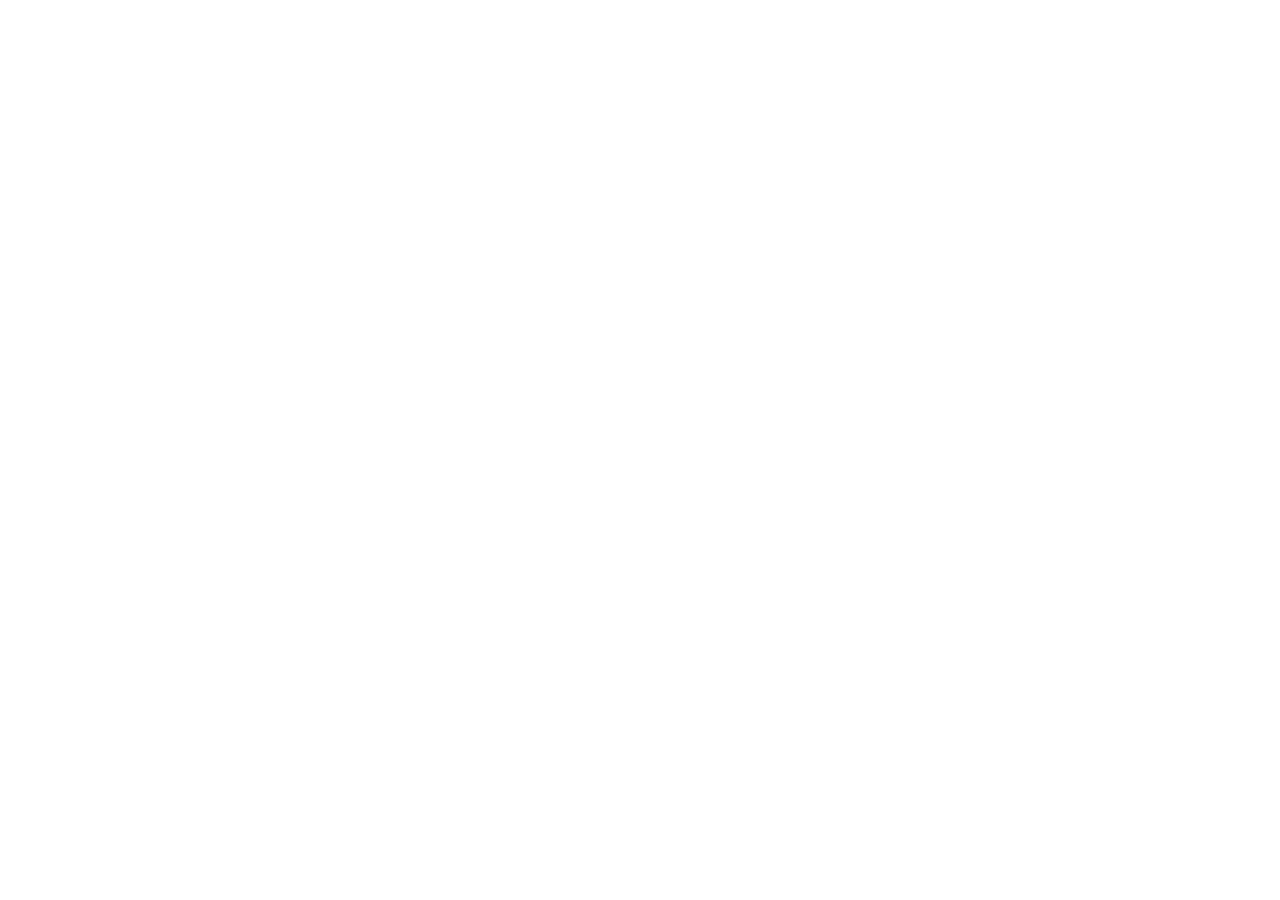
==== commit 22ea1954: "Redirect old site pages to getstylique.app Co-Authored-By: Claude Opus 5.5 <noreply@anthropic.com>" ====
--- a/index.html
+++ b/index.html
@@ -2,569 +2,13 @@
 <html lang="en">
 <head>
 <meta charset="utf-8">
-<meta name="viewport" content="width=device-width, initial-scale=1, viewport-fit=cover">
-<title>Stylique</title>
-<meta name="claude:viewport-fit-sides" content="cover">
-<meta name="description" content="Stylique finds your style type (one of 13, based on the Kibbe system) and your color season (one of 12) from your height, a few measurements, 14 questions and two or three photos. Then it checks any item before you buy.">
-<meta property="og:title" content="Stylique: your style type and color season">
-<meta property="og:description" content="Know what suits you before you buy. Style type, color season and item checks in one app.">
-<meta property="og:image" content="img/og.jpg">
-<meta property="og:type" content="website">
-<meta name="twitter:card" content="summary_large_image">
-<link rel="icon" href="img/icon-64.png">
-<link rel="apple-touch-icon" href="img/icon-180.png">
-<link rel="preconnect" href="https://fonts.googleapis.com">
-<link rel="preconnect" href="https://fonts.gstatic.com" crossorigin>
-<link rel="stylesheet" href="https://fonts.googleapis.com/css2?family=Bricolage+Grotesque:opsz,wght@12..96,600;12..96,700;12..96,800&family=Inter:wght@400;500;600&display=swap">
-<style>
-/* Layout: full-width bands that alternate the app's two store grounds (lavender, peach),
-   phones sit on the bands; one bold moment = the hero headline underlined by a real season palette. */
-:root {
-  --ink: #16141A;
-  --ground: #FFFFFF;
-  --surface: #F3F1F6;
-  --muted: #5E5A66;
-  --divider: #E2DFE7;
-  --accent: #5B3DF5;
-  --accent-tint: #ECE8FF;
-  --lavender: #EFEBFF;
-  --peach: #F6EFE6;
-  --night: #16141A;
-  --on-night: #F3F1F6;
-  --on-night-muted: #B4B0BA;
-  --success: #1F7A4D; --success-bg: #E3F4EA;
-  --warning: #7A4B00; --warning-bg: #FFF1D6;
-  --danger: #B3402C; --danger-bg: #FCE9E6;
-  --display: "Bricolage Grotesque", "Avenir Next", "Segoe UI", system-ui, sans-serif;
-  --body: Inter, system-ui, -apple-system, "Segoe UI", Roboto, sans-serif;
-  --max: 1120px;
-}
-@media (prefers-color-scheme: dark) {
-  :root:not([data-theme="light"]) {
-    --ink: #F3F1F6; --ground: #16141A; --surface: #221F28; --muted: #B4B0BA; --divider: #34303B;
-    --accent: #B9AAFF; --accent-tint: #2C2547; --lavender: #1D1A2B; --peach: #241F1B;
-    --night: #0E0D11; --on-night: #F3F1F6; --on-night-muted: #B4B0BA;
-    --success: #7FD3A6; --success-bg: #17301F; --warning: #FFD58A; --warning-bg: #3A2C10;
-    --danger: #FF9F8C; --danger-bg: #3A1D17;
-    color-scheme: dark;
-  }
-}
-:root[data-theme="dark"] {
-  --ink: #F3F1F6; --ground: #16141A; --surface: #221F28; --muted: #B4B0BA; --divider: #34303B;
-  --accent: #B9AAFF; --accent-tint: #2C2547; --lavender: #1D1A2B; --peach: #241F1B;
-  --night: #0E0D11; --on-night: #F3F1F6; --on-night-muted: #B4B0BA;
-  --success: #7FD3A6; --success-bg: #17301F; --warning: #FFD58A; --warning-bg: #3A2C10;
-  --danger: #FF9F8C; --danger-bg: #3A1D17;
-  color-scheme: dark;
-}
-
-* { box-sizing: border-box; }
-html { scroll-behavior: smooth; }
-@media (prefers-reduced-motion: reduce) { html { scroll-behavior: auto; } *, *::before, *::after { animation: none !important; transition: none !important; } }
-body { margin: 0; background: var(--ground); color: var(--ink); font: 16px/1.6 var(--body); -webkit-font-smoothing: antialiased; }
-img { max-width: 100%; height: auto; display: block; }
-a { color: var(--accent); }
-a:focus-visible, button:focus-visible, summary:focus-visible { outline: 2px solid var(--accent); outline-offset: 3px; border-radius: 6px; }
-h1, h2, h3 { font-family: var(--display); font-weight: 700; text-wrap: balance; margin: 0; }
-h2 { font-size: clamp(30px, 4.4vw, 46px); line-height: 1.05; letter-spacing: -0.035em; }
-h3 { font-size: 22px; line-height: 1.2; letter-spacing: -0.02em; }
-p { margin: 0; }
-.eyebrow { font-size: 12px; font-weight: 600; letter-spacing: 0.12em; text-transform: uppercase; color: var(--accent); }
-.lede { font-size: 18px; color: var(--muted); max-width: 34em; }
-.band { padding-left: max(16px, env(safe-area-inset-left, 0px)); padding-right: max(16px, env(safe-area-inset-right, 0px)); }
-.wrap { max-width: var(--max); margin: 0 auto; }
-
-/* Header */
-body::before { content: ""; position: fixed; inset: 0 0 auto; height: env(safe-area-inset-top, 0px); z-index: 10; background: var(--lavender); }
-.top { position: sticky; top: env(safe-area-inset-top, 0px); z-index: 9; background: color-mix(in srgb, var(--lavender) 88%, transparent); backdrop-filter: blur(12px); -webkit-backdrop-filter: blur(12px); }
-.top .wrap { display: flex; align-items: center; justify-content: space-between; gap: 16px; padding-block: 14px; }
-.brand { display: flex; align-items: center; gap: 10px; color: var(--ink); text-decoration: none; font-family: var(--display); font-weight: 700; font-size: 21px; letter-spacing: -0.02em; }
-.brand img { width: 32px; height: 32px; border-radius: 9px; }
-.top nav { display: flex; gap: 22px; font-size: 14px; font-weight: 500; }
-.top nav a { color: var(--ink); text-decoration: none; }
-.top nav a:hover { color: var(--accent); }
-@media (max-width: 720px) { .top nav a:not(.keep) { display: none; } }
-
-/* Store buttons */
-.stores { display: flex; flex-wrap: wrap; gap: 10px; }
-.store { display: inline-flex; align-items: center; gap: 10px; min-height: 52px; padding: 8px 18px 8px 14px; border-radius: 16px; background: var(--ink); color: var(--ground); text-decoration: none; }
-.store svg { width: 24px; height: 24px; flex: none; }
-.store span { display: grid; line-height: 1.15; }
-.store small { font-size: 11px; opacity: .75; }
-.store b { font-size: 16px; font-weight: 600; }
-.store.ghost { background: transparent; color: var(--ink); box-shadow: inset 0 0 0 1.5px var(--ink); }
-.status { font-size: 13px; color: var(--muted); }
-
-/* Hero */
-.hero { background: var(--lavender); overflow: hidden; }
-.hero .wrap { display: grid; grid-template-columns: minmax(0, 1.1fr) minmax(0, .9fr); gap: 40px; align-items: end; padding-top: 48px; }
-.hero-copy { display: grid; gap: 22px; padding-bottom: 72px; align-self: center; }
-.hero h1 { font-size: clamp(44px, 7.2vw, 88px); line-height: .95; letter-spacing: -0.045em; font-weight: 800; }
-.suits { position: relative; display: inline-block; white-space: nowrap; }
-.swatch-line { position: absolute; left: 0; right: 0; bottom: -0.06em; height: .14em; display: flex; border-radius: 99px; overflow: hidden; }
-.swatch-line i { flex: 1; transform-origin: left; animation: grow .7s cubic-bezier(.2,.8,.2,1) both; }
-.swatch-line i:nth-child(2) { animation-delay: .06s } .swatch-line i:nth-child(3) { animation-delay: .12s } .swatch-line i:nth-child(4) { animation-delay: .18s }
-.swatch-line i:nth-child(5) { animation-delay: .24s } .swatch-line i:nth-child(6) { animation-delay: .30s } .swatch-line i:nth-child(7) { animation-delay: .36s } .swatch-line i:nth-child(8) { animation-delay: .42s }
-@keyframes grow { from { transform: scaleX(.2); } to { transform: scaleX(1); } }
-.hero-stage { position: relative; justify-self: center; width: min(360px, 100%); }
-.phone { filter: drop-shadow(0 30px 50px rgba(40, 24, 120, .18)); }
-.chip { position: absolute; display: grid; gap: 2px; padding: 10px 14px; border-radius: 16px; background: var(--ground); color: var(--ink); box-shadow: 0 12px 30px rgba(22, 20, 26, .12); font-size: 13px; line-height: 1.3; }
-.chip b { font-family: var(--display); font-size: 17px; letter-spacing: -0.02em; }
-.chip small { color: var(--muted); font-size: 12px; }
-.chip.a { left: -72px; top: 58%; }
-.chip.b { right: -48px; top: 30%; }
-.chip .dots { display: flex; gap: 4px; margin-top: 4px; }
-.chip .dots i { width: 16px; height: 16px; border-radius: 5px; }
-@media (max-width: 860px) {
-  .hero .wrap { grid-template-columns: minmax(0, 1fr); padding-top: 32px; gap: 28px; }
-  .hero-copy { padding-bottom: 0; }
-  .hero-stage { width: min(280px, 72%); }
-  .hero .phone { aspect-ratio: 640 / 1000; object-fit: cover; object-position: top; }
-  .chip { display: none; }
-}
-
-/* Facts strip */
-.facts { background: var(--ground); }
-.facts .wrap { display: grid; grid-template-columns: repeat(4, minmax(0, 1fr)); gap: 24px; padding-block: 36px; border-bottom: 1px solid var(--divider); }
-.fact b { display: block; font-family: var(--display); font-size: 40px; line-height: 1; letter-spacing: -0.04em; font-variant-numeric: tabular-nums; }
-.fact span { font-size: 14px; color: var(--muted); }
-@media (max-width: 720px) { .facts .wrap { grid-template-columns: repeat(2, minmax(0, 1fr)); } }
-
-/* How it works */
-.how .wrap { padding-block: 88px 72px; display: grid; gap: 40px; }
-.head { display: grid; gap: 14px; max-width: 640px; }
-.steps { list-style: none; margin: 0; padding: 0; display: grid; grid-template-columns: repeat(4, minmax(0, 1fr)); gap: 16px; counter-reset: s; }
-.steps li { counter-increment: s; display: grid; gap: 8px; align-content: start; padding: 22px; border-radius: 22px; background: var(--surface); }
-.steps li::before { content: counter(s); display: grid; place-items: center; width: 34px; height: 34px; border-radius: 50%; background: var(--accent-tint); color: var(--accent); font-weight: 600; font-size: 15px; margin-bottom: 6px; }
-.steps li:last-child { background: var(--ink); color: var(--ground); }
-.steps li:last-child::before { background: var(--accent); color: #fff; }
-.steps h3 { font-size: 19px; }
-.steps p { font-size: 15px; color: var(--muted); }
-.steps li:last-child p { color: color-mix(in srgb, var(--ground) 72%, transparent); }
-@media (max-width: 900px) { .steps { grid-template-columns: repeat(2, minmax(0, 1fr)); } }
-@media (max-width: 520px) { .steps { grid-template-columns: minmax(0, 1fr); } }
-
-/* Feature rows */
-.feature { overflow: hidden; }
-.feature.lav { background: var(--lavender); }
-.feature.peach { background: var(--peach); }
-.feature .wrap { display: grid; grid-template-columns: minmax(0, 1fr) minmax(0, 1fr); gap: 56px; align-items: center; padding-top: 72px; }
-.feature.flip .copy { order: 2; }
-.feature .copy { display: grid; gap: 18px; padding-bottom: 72px; }
-.feature .copy p { color: var(--muted); font-size: 17px; max-width: 30em; }
-.feature .shot { justify-self: center; width: min(320px, 100%); aspect-ratio: 640 / 1040; object-fit: cover; object-position: top; align-self: end; }
-.ticks { list-style: none; padding: 0; margin: 4px 0 0; display: grid; gap: 10px; font-size: 15px; }
-.ticks li { display: flex; gap: 10px; align-items: flex-start; }
-.ticks svg { flex: none; width: 20px; height: 20px; margin-top: 2px; color: var(--accent); }
-.verdicts { display: flex; flex-wrap: wrap; gap: 8px; }
-.verdict { padding: 6px 12px; border-radius: 99px; font-size: 13px; font-weight: 600; }
-.verdict.ok { color: var(--success); background: var(--success-bg); }
-.verdict.mid { color: var(--warning); background: var(--warning-bg); }
-.verdict.no { color: var(--danger); background: var(--danger-bg); }
-@media (max-width: 860px) {
-  .feature .wrap { grid-template-columns: minmax(0, 1fr); gap: 32px; padding-top: 56px; }
-  .feature.flip .copy { order: 0; }
-  .feature .copy { padding-bottom: 0; }
-  .feature .shot { width: min(270px, 78%); aspect-ratio: 640 / 900; }
-}
-
-/* Gallery strip */
-.gallery .wrap { padding-block: 80px 24px; display: grid; gap: 28px; }
-.reel { display: grid; grid-auto-flow: column; grid-auto-columns: minmax(200px, 240px); gap: 18px; overflow-x: auto; scroll-snap-type: x mandatory; padding: 4px 0 20px; }
-.reel figure { margin: 0; scroll-snap-align: start; display: grid; gap: 10px; }
-.reel .frame { border-radius: 26px; padding: 18px 16px 0; overflow: hidden; }
-.reel .frame img { aspect-ratio: 640 / 1000; object-fit: cover; object-position: top; width: 100%; }
-.reel .frame.lav { background: var(--lavender); } .reel .frame.peach { background: var(--peach); } .reel .frame.night { background: var(--night); }
-.reel figcaption { font-size: 14px; font-weight: 500; }
-
-/* Types and seasons */
-.system .wrap { padding-block: 72px 88px; display: grid; gap: 40px; }
-.two { display: grid; grid-template-columns: minmax(0, 1fr) minmax(0, 1fr); gap: 20px; }
-.panel { padding: 28px; border-radius: 26px; background: var(--surface); display: grid; gap: 18px; align-content: start; }
-.panel p { color: var(--muted); font-size: 15px; }
-.family { display: grid; grid-template-columns: 110px minmax(0, 1fr); gap: 12px; padding-top: 12px; border-top: 1px solid var(--divider); align-items: baseline; }
-.family dt { font-family: var(--display); font-weight: 700; font-size: 17px; letter-spacing: -0.01em; }
-.family dd { margin: 0; display: flex; flex-wrap: wrap; gap: 6px; }
-.tag { padding: 4px 10px; border-radius: 99px; background: var(--ground); font-size: 13px; }
-.tag.on { background: var(--accent); color: #fff; }
-@media (prefers-color-scheme: dark) { :root:not([data-theme="light"]) .tag.on { color: #16141A; } }
-:root[data-theme="dark"] .tag.on { color: #16141A; }
-.axes { display: flex; flex-wrap: wrap; gap: 6px; font-size: 13px; color: var(--muted); }
-.axes span { padding: 4px 10px; border-radius: 99px; box-shadow: inset 0 0 0 1px var(--divider); }
-@media (max-width: 860px) { .two { grid-template-columns: minmax(0, 1fr); } }
-@media (max-width: 420px) { .family { grid-template-columns: minmax(0, 1fr); gap: 6px; } }
-
-/* Plans */
-.plans { background: var(--lavender); }
-.plans .wrap { padding-block: 88px; display: grid; gap: 40px; }
-.tiers { display: grid; grid-template-columns: minmax(0, 1fr) minmax(0, 1fr); gap: 20px; align-items: start; }
-.tier { padding: 30px; border-radius: 28px; background: var(--ground); display: grid; gap: 18px; }
-.tier.pro { background: var(--night); color: var(--on-night); }
-.tier .price { font-family: var(--display); font-size: 40px; font-weight: 700; letter-spacing: -0.04em; line-height: 1; font-variant-numeric: tabular-nums; }
-.tier .price small { font-family: var(--body); font-size: 15px; font-weight: 500; letter-spacing: 0; color: var(--muted); }
-.tier.pro .price small, .tier.pro .note { color: var(--on-night-muted); }
-.tier.pro .ticks svg { color: #B9AAFF; }
-.tier .note { font-size: 13px; color: var(--muted); }
-.tier.pro .eyebrow { color: #B9AAFF; }
-@media (max-width: 860px) { .tiers { grid-template-columns: minmax(0, 1fr); } }
-
-/* Privacy */
-.privacy { background: var(--night); color: var(--on-night); }
-.privacy .wrap { padding-block: 88px; display: grid; grid-template-columns: minmax(0, .9fr) minmax(0, 1.1fr); gap: 56px; }
-.privacy h2 { font-size: clamp(40px, 6vw, 72px); }
-.privacy .lede { color: var(--on-night-muted); margin-top: 18px; }
-.privacy ul { list-style: none; margin: 0; padding: 0; display: grid; gap: 0; }
-.privacy li { display: grid; grid-template-columns: 28px minmax(0, 1fr); gap: 14px; padding: 18px 0; border-top: 1px solid rgba(243, 241, 246, .14); font-size: 16px; }
-.privacy li svg { width: 22px; height: 22px; color: #B9AAFF; margin-top: 2px; }
-@media (max-width: 860px) { .privacy .wrap { grid-template-columns: minmax(0, 1fr); gap: 32px; } }
-
-/* FAQ */
-.faq .wrap { padding-block: 88px; display: grid; grid-template-columns: minmax(0, .8fr) minmax(0, 1.2fr); gap: 48px; align-items: start; }
-details { border-top: 1px solid var(--divider); }
-details:last-child { border-bottom: 1px solid var(--divider); }
-summary { cursor: pointer; list-style: none; display: flex; justify-content: space-between; gap: 16px; padding: 20px 0; font-weight: 600; font-size: 17px; }
-summary::-webkit-details-marker { display: none; }
-summary::after { content: "+"; font-family: var(--display); font-size: 24px; line-height: 1; color: var(--accent); transition: transform .2s; }
-details[open] summary::after { transform: rotate(45deg); }
-details p { padding: 0 0 20px; color: var(--muted); max-width: 40em; }
-@media (max-width: 860px) { .faq .wrap { grid-template-columns: minmax(0, 1fr); gap: 24px; } }
-
-/* Footer */
-.cta { background: var(--peach); }
-.cta .wrap { padding-block: 72px; display: grid; grid-template-columns: minmax(0, 1fr) auto; gap: 32px; align-items: center; }
-.cta-left { display: flex; align-items: center; gap: 22px; }
-.cta-left img { width: 84px; height: 84px; border-radius: 22px; flex: none; }
-@media (max-width: 760px) { .cta .wrap { grid-template-columns: minmax(0, 1fr); } .cta-left { flex-direction: column; align-items: flex-start; } }
-footer .wrap { padding-block: 40px 56px; display: grid; gap: 20px; font-size: 14px; color: var(--muted); }
-.foot-row { display: flex; flex-wrap: wrap; justify-content: space-between; gap: 16px; }
-.foot-links { display: flex; flex-wrap: wrap; gap: 18px; }
-.support { display: flex; flex-wrap: wrap; align-items: center; gap: 10px; color: var(--ink); }
-.support code { font: 500 15px var(--body); user-select: all; }
-.copy-btn { font: 500 13px var(--body); padding: 6px 12px; border-radius: 99px; border: 0; background: var(--surface); color: var(--ink); cursor: pointer; }
-.fine { font-size: 13px; max-width: 70em; }
-</style>
+<meta name="viewport" content="width=device-width, initial-scale=1">
+<title>Stylique has moved</title>
+<meta http-equiv="refresh" content="0; url=https://getstylique.app/">
+<link rel="canonical" href="https://getstylique.app/">
+<meta name="robots" content="noindex">
 </head>
 <body>
-
-<svg width="0" height="0" style="position:absolute" aria-hidden="true">
-  <symbol id="tick" viewBox="0 0 24 24"><circle cx="12" cy="12" r="10" fill="none" stroke="currentColor" stroke-width="1.8"/><path d="m7.5 12.3 3 3 6-6.3" fill="none" stroke="currentColor" stroke-width="1.8" stroke-linecap="round" stroke-linejoin="round"/></symbol>
-  <symbol id="apple" viewBox="0 0 24 24"><path fill="currentColor" d="M16.4 12.6c0-2.4 2-3.6 2.1-3.7-1.2-1.7-3-1.9-3.6-2-1.5-.2-3 .9-3.8.9-.8 0-2-.9-3.3-.9-1.7 0-3.3 1-4.1 2.5-1.8 3.1-.5 7.6 1.3 10.1.8 1.2 1.8 2.6 3.1 2.5 1.3-.1 1.7-.8 3.2-.8s1.9.8 3.2.8c1.3 0 2.2-1.2 3-2.4.9-1.4 1.3-2.7 1.3-2.8 0 0-2.4-1-2.4-4.2ZM14 5.3c.7-.8 1.1-2 1-3.1-1 0-2.2.7-2.9 1.5-.6.7-1.2 1.9-1 3 1.1.1 2.2-.6 2.9-1.4Z"/></symbol>
-  <symbol id="play" viewBox="0 0 24 24"><path fill="currentColor" d="M4.3 2.4c-.2.2-.3.6-.3 1v17.2c0 .4.1.8.3 1l9.3-9.6-9.3-9.6Zm10.4 10.7 2.6 2.7-11.4 6.5 8.8-9.2Zm0-2.2L5.9 1.7l11.4 6.5-2.6 2.7Zm3.9 4.3-2.9-3.2 2.9-3.2 3.2 1.8c.9.5.9 2.3 0 2.8l-3.2 1.8Z"/></symbol>
-  <symbol id="lock" viewBox="0 0 24 24"><rect x="5" y="10.5" width="14" height="10" rx="2.5" fill="none" stroke="currentColor" stroke-width="1.8"/><path d="M8.5 10.5V8a3.5 3.5 0 0 1 7 0v2.5" fill="none" stroke="currentColor" stroke-width="1.8" stroke-linecap="round"/></symbol>
-</svg>
-
-<header class="top band">
-  <div class="wrap">
-    <a class="brand" href="./"><img src="img/icon-64.png" alt="" width="32" height="32">Stylique</a>
-    <nav aria-label="Main">
-      <a href="#how">How it works</a>
-      <a href="#features">Features</a>
-      <a href="#plans">Plans</a>
-      <a class="keep" href="#support">Support</a>
-    </nav>
-  </div>
-</header>
-
-<main>
-  <section class="hero band">
-    <div class="wrap">
-      <div class="hero-copy">
-        <p class="eyebrow">Style type + color season</p>
-        <h1>Know what <span class="suits">suits<span class="swatch-line" aria-hidden="true"><i style="background:#7B7A4E"></i><i style="background:#C19A6B"></i><i style="background:#B5735A"></i><i style="background:#4F7A74"></i><i style="background:#D49A86"></i><i style="background:#9CA383"></i><i style="background:#A08C7D"></i><i style="background:#C9A94F"></i></span></span> you, before you buy.</h1>
-        <p class="lede">Stylique looks at your lines and your coloring together. Add your height and a few measurements, answer 14 quick questions, take two or three photos, and get your style type and your color season in one result.</p>
-        <div class="stores">
-          <span class="store" aria-label="App Store, coming soon"><svg aria-hidden="true"><use href="#apple"/></svg><span><small>Coming soon on the</small><b>App Store</b></span></span>
-          <span class="store ghost" aria-label="Google Play, coming soon"><svg aria-hidden="true"><use href="#play"/></svg><span><small>Coming soon on</small><b>Google Play</b></span></span>
-        </div>
-        <p class="status">Free to start. For adults 18+.</p>
-      </div>
-      <div class="hero-stage">
-        <img class="phone" src="img/result.webp" alt="Stylique result screen: style type Soft Classic at 48% with Soft Natural at 25%, and color season Warm Autumn" width="640" height="1318">
-        <div class="chip a" aria-hidden="true"><small>Style type</small><b>Soft Classic</b><small>48% match</small></div>
-        <div class="chip b" aria-hidden="true"><small>Color season</small><b>Warm Autumn</b><span class="dots"><i style="background:#B5562F"></i><i style="background:#DE7B34"></i><i style="background:#C9673F"></i><i style="background:#D3A33C"></i></span></div>
-      </div>
-    </div>
-  </section>
-
-  <section class="facts band" aria-label="Stylique in numbers">
-    <div class="wrap">
-      <div class="fact"><b>13</b><span>style types, based on the Kibbe system</span></div>
-      <div class="fact"><b>12</b><span>color seasons with your key colors</span></div>
-      <div class="fact"><b>14</b><span>quick questions about your lines</span></div>
-      <div class="fact"><b>~30 s</b><span>to read your photos and match your type</span></div>
-    </div>
-  </section>
-
-  <section class="how band" id="how">
-    <div class="wrap">
-      <div class="head">
-        <p class="eyebrow">How it works</p>
-        <h2>About five minutes from start to your result</h2>
-      </div>
-      <ol class="steps">
-        <li><h3>Your measurements</h3><p>Height and a few measurements in cm or inches. We never ask about your weight.</p></li>
-        <li><h3>14 questions</h3><p>Your frame, your outline, your hair, eyes and skin, and which metal looks best on you.</p></li>
-        <li><h3>Two or three photos</h3><p>A face photo from the front and in profile, and a full-length photo if you like. Daylight, no filters.</p></li>
-        <li><h3>Your result</h3><p>Your style type with how close the match is, your color season, and a guide to what to wear.</p></li>
-      </ol>
-    </div>
-  </section>
-
-  <div id="features">
-    <section class="feature lav band">
-      <div class="wrap">
-        <div class="copy">
-          <p class="eyebrow">Your result</p>
-          <h2>A clear answer, with the numbers behind it</h2>
-          <p>You see your style type out of 13 and how close the match is, plus the next closest type. Many people sit between two types, so when the match is close Stylique lets you read both and pick the one that feels like you.</p>
-          <ul class="ticks">
-            <li><svg aria-hidden="true"><use href="#tick"/></svg>Style type out of 13, with a match score</li>
-            <li><svg aria-hidden="true"><use href="#tick"/></svg>Color season out of 12, with your key colors</li>
-            <li><svg aria-hidden="true"><use href="#tick"/></svg>A result card to share in stories and posts</li>
-          </ul>
-        </div>
-        <img class="shot" src="img/compare.webp" alt="Comparison sheet: Soft Classic at 48% next to Soft Natural at 25%, with a short description and principle for each" width="640" height="1318" loading="lazy">
-      </div>
-    </section>
-
-    <section class="feature peach flip band">
-      <div class="wrap">
-        <div class="copy">
-          <p class="eyebrow">Item check</p>
-          <h2>Check any item before you buy</h2>
-          <p>Share a product from a shop app or browser, or take a photo of it. Stylique scores it for your lines and your colors, says why, and suggests how to wear it.</p>
-          <div class="verdicts" aria-label="Possible verdicts">
-            <span class="verdict ok">Works for you</span>
-            <span class="verdict mid">Works with a tweak</span>
-            <span class="verdict no">Not your best match</span>
-          </div>
-          <ul class="ticks">
-            <li><svg aria-hidden="true"><use href="#tick"/></svg>Separate scores for lines and color</li>
-            <li><svg aria-hidden="true"><use href="#tick"/></svg>3 checks free, up to 30 a day with Premium</li>
-          </ul>
-        </div>
-        <img class="shot" src="img/itemcheck.webp" alt="Item check for a terracotta jersey wrap midi dress: Works for you, lines 88 and color 93, with reasons and how to wear it" width="640" height="1318" loading="lazy">
-      </div>
-    </section>
-
-    <section class="feature lav band">
-      <div class="wrap">
-        <div class="copy">
-          <p class="eyebrow">Try-on portraits · Premium</p>
-          <h2>See your colors on you</h2>
-          <p>Stylique makes portraits from your own photo with AI, with the same light and framing. Only the color, makeup or hair changes, so you can compare shades side by side and see which ones suit you.</p>
-          <ul class="ticks">
-            <li><svg aria-hidden="true"><use href="#tick"/></svg>Palette colors, makeup and hairstyles</li>
-            <li><svg aria-hidden="true"><use href="#tick"/></svg>Marked "suits you" or "better to skip"</li>
-            <li><svg aria-hidden="true"><use href="#tick"/></svg>Labeled as AI illustrations</li>
-          </ul>
-        </div>
-        <img class="shot" src="img/tryon.webp" alt="Colors on you: four AI portraits of the same woman in rust, pumpkin, terracotta and mustard tops, each marked suits you" width="640" height="1318" loading="lazy">
-      </div>
-    </section>
-
-    <section class="feature peach flip band">
-      <div class="wrap">
-        <div class="copy">
-          <p class="eyebrow">Your style guide</p>
-          <h2>A guide written for you</h2>
-          <p>Your guide explains what works for your lines in plain words: cuts, fabrics, prints, details and necklines. Premium adds outfit formulas, jewelry and accessories, makeup and hair, and your full palette with up to 30 colors.</p>
-          <ul class="ticks">
-            <li><svg aria-hidden="true"><use href="#tick"/></svg>Clothing section free for everyone</li>
-            <li><svg aria-hidden="true"><use href="#tick"/></svg>Best neutrals, metals and colors to skip</li>
-          </ul>
-        </div>
-        <img class="shot" src="img/guide.webp" alt="Style guide clothing tab: your principle, soft tailoring and gentle drape, and a personal text about your lines and coloring" width="640" height="1318" loading="lazy">
-      </div>
-    </section>
-  </div>
-
-  <section class="gallery band" aria-label="More screens">
-    <div class="wrap">
-      <div class="head">
-        <p class="eyebrow">Inside the app</p>
-        <h2>More of what you get</h2>
-      </div>
-      <div class="reel" tabindex="0" aria-label="App screens, scroll sideways">
-        <figure><div class="frame lav"><img src="img/palette.webp" alt="Full palette with neutrals, core colors, accents and colors to skip" width="640" height="1318" loading="lazy"></div><figcaption>Your 30-color palette</figcaption></figure>
-        <figure><div class="frame peach"><img src="img/makeup.webp" alt="Makeup try-on portraits in warm nude, terracotta, brick red and fuchsia" width="640" height="1318" loading="lazy"></div><figcaption>Makeup that suits you</figcaption></figure>
-        <figure><div class="frame peach"><img src="img/skip.webp" alt="Portraits marked suits you and better to skip" width="640" height="1318" loading="lazy"></div><figcaption>Know what to skip</figcaption></figure>
-        <figure><div class="frame night"><img src="img/analysis.webp" alt="Analysis screen: reading your lines and colors, usually under 30 seconds" width="640" height="1318" loading="lazy"></div><figcaption>Results in about 30 seconds</figcaption></figure>
-        <figure><div class="frame lav"><img src="img/shape.webp" alt="Measurements screen with height, bust, waist and hips, and a choice of outline" width="640" height="1318" loading="lazy"></div><figcaption>No weight. Ever.</figcaption></figure>
-      </div>
-    </div>
-  </section>
-
-  <section class="system band" aria-labelledby="system-title">
-    <div class="wrap">
-      <div class="head">
-        <p class="eyebrow">The method</p>
-        <h2 id="system-title">Two systems, read together</h2>
-        <p class="lede">AI reads your photos on a set of scales. Your type and season are then matched by fixed rules, so the same inputs give the same result.</p>
-      </div>
-      <div class="two">
-        <div class="panel">
-          <h3>13 style types in five families</h3>
-          <p>Based on the Kibbe system. Your type describes your lines: height, frame, softness and features.</p>
-          <dl style="margin:0;display:grid;gap:12px">
-            <div class="family"><dt>Dramatic</dt><dd><span class="tag">Dramatic</span><span class="tag">Soft Dramatic</span></dd></div>
-            <div class="family"><dt>Natural</dt><dd><span class="tag">Flamboyant Natural</span><span class="tag">Natural</span><span class="tag">Soft Natural</span></dd></div>
-            <div class="family"><dt>Classic</dt><dd><span class="tag">Dramatic Classic</span><span class="tag">Classic</span><span class="tag on">Soft Classic</span></dd></div>
-            <div class="family"><dt>Gamine</dt><dd><span class="tag">Flamboyant Gamine</span><span class="tag">Gamine</span><span class="tag">Soft Gamine</span></dd></div>
-            <div class="family"><dt>Romantic</dt><dd><span class="tag">Theatrical Romantic</span><span class="tag">Romantic</span></dd></div>
-          </dl>
-        </div>
-        <div class="panel">
-          <h3>12 color seasons</h3>
-          <p>Your season comes from your face photo in daylight and your answers about hair, eyes and skin. It is set by three things:</p>
-          <div class="axes"><span>Warm or cool</span><span>Light or deep</span><span>Clear or soft</span></div>
-          <dl style="margin:0;display:grid;gap:12px">
-            <div class="family"><dt>Spring</dt><dd><span class="tag">Light Spring</span><span class="tag">Warm Spring</span><span class="tag">Bright Spring</span></dd></div>
-            <div class="family"><dt>Summer</dt><dd><span class="tag">Light Summer</span><span class="tag">Cool Summer</span><span class="tag">Soft Summer</span></dd></div>
-            <div class="family"><dt>Autumn</dt><dd><span class="tag">Soft Autumn</span><span class="tag on">Warm Autumn</span><span class="tag">Deep Autumn</span></dd></div>
-            <div class="family"><dt>Winter</dt><dd><span class="tag">Deep Winter</span><span class="tag">Cool Winter</span><span class="tag">Bright Winter</span></dd></div>
-          </dl>
-        </div>
-      </div>
-    </div>
-  </section>
-
-  <section class="plans band" id="plans">
-    <div class="wrap">
-      <div class="head">
-        <p class="eyebrow">Plans</p>
-        <h2>Start free. Go deeper when you want to.</h2>
-      </div>
-      <div class="tiers">
-        <div class="tier">
-          <p class="eyebrow">Free</p>
-          <p class="price">$0</p>
-          <ul class="ticks">
-            <li><svg aria-hidden="true"><use href="#tick"/></svg>Your style type out of 13, with how close the match is</li>
-            <li><svg aria-hidden="true"><use href="#tick"/></svg>Your color season out of 12, with your key colors</li>
-            <li><svg aria-hidden="true"><use href="#tick"/></svg>The clothing part of your guide: cuts, fabrics, prints, details and necklines</li>
-            <li><svg aria-hidden="true"><use href="#tick"/></svg>3 item checks</li>
-            <li><svg aria-hidden="true"><use href="#tick"/></svg>A result card to share</li>
-          </ul>
-        </div>
-        <div class="tier pro">
-          <p class="eyebrow">Premium</p>
-          <p class="price">$12.99 <small>a month</small></p>
-          <p class="note">or $79.99 a year</p>
-          <ul class="ticks">
-            <li><svg aria-hidden="true"><use href="#tick"/></svg>The full style guide: outfit formulas, jewelry and accessories, makeup and hair</li>
-            <li><svg aria-hidden="true"><use href="#tick"/></svg>Your full palette with up to 30 colors, best neutrals and metals</li>
-            <li><svg aria-hidden="true"><use href="#tick"/></svg>Try-on portraits: your colors, makeup and hairstyles on your own photo</li>
-            <li><svg aria-hidden="true"><use href="#tick"/></svg>Up to 30 item checks a day, with tips on how to wear each piece</li>
-            <li><svg aria-hidden="true"><use href="#tick"/></svg>Repeat your analysis any time</li>
-          </ul>
-          <p class="note">Between two close types? Add the second one to your guide with a one-off purchase of $0.99. US prices; prices in your country are shown in the store. Cancel any time in your store account settings.</p>
-        </div>
-      </div>
-    </div>
-  </section>
-
-  <section class="privacy band" aria-labelledby="privacy-title">
-    <div class="wrap">
-      <div>
-        <p class="eyebrow" style="color:#B9AAFF">Private by design</p>
-        <h2 id="privacy-title">No weight. Ever.</h2>
-        <p class="lede">Your photos are used for one thing: your result. Here is what that means in practice.</p>
-      </div>
-      <ul>
-        <li><svg aria-hidden="true"><use href="#lock"/></svg><span>Photos are processed only with your consent.</span></li>
-        <li><svg aria-hidden="true"><use href="#lock"/></svg><span>Analysis photos are deleted right after the analysis.</span></li>
-        <li><svg aria-hidden="true"><use href="#lock"/></svg><span>We never keep face templates or use photos to identify you.</span></li>
-        <li><svg aria-hidden="true"><use href="#lock"/></svg><span>We never ask about your weight.</span></li>
-        <li><svg aria-hidden="true"><use href="#lock"/></svg><span>Delete your photos, withdraw consent or delete your account in the app at any time.</span></li>
-      </ul>
-    </div>
-  </section>
-
-  <section class="faq band" aria-labelledby="faq-title">
-    <div class="wrap">
-      <div class="head">
-        <p class="eyebrow">Questions</p>
-        <h2 id="faq-title">Good to know</h2>
-      </div>
-      <div>
-        <details>
-          <summary>Is Stylique a Kibbe test?</summary>
-          <p>Stylique uses the 13 classic style types based on the Kibbe system and adds a 12-season color analysis on top. Stylique is not affiliated with David Kibbe.</p>
-        </details>
-        <details>
-          <summary>What if the result doesn't feel like me?</summary>
-          <p>You always see how close the match is and your next closest type. If two types are close, you can compare them side by side and pick the one that fits. Premium lets you repeat your analysis any time, for example with photos in better daylight.</p>
-        </details>
-        <details>
-          <summary>What photos do I need?</summary>
-          <p>A face photo from the front and one in profile, taken by a window in daylight, without makeup or filters, with your hair pulled back. A full-length photo is optional and helps read your vertical line.</p>
-        </details>
-        <details>
-          <summary>What happens to my photos?</summary>
-          <p>Photos are processed only after you agree on a separate consent screen. Analysis photos are deleted right after the analysis. If you use try-on portraits, the front photo from your latest analysis is kept for them until you delete it. Full details are in the <a href="privacy.html">privacy policy</a>.</p>
-        </details>
-        <details>
-          <summary>Is this body or medical advice?</summary>
-          <p>No. Results are style recommendations made with the help of AI. Try-on portraits are AI illustrations. Treat your result as a starting point to explore, not a rule.</p>
-        </details>
-        <details>
-          <summary>Who is Stylique for?</summary>
-          <p>Adults 18 and over. The app asks for your date of birth when you start.</p>
-        </details>
-        <details>
-          <summary>How do I cancel Premium?</summary>
-          <p>Premium renews automatically each month or year. Cancel at least 24 hours before the end of the period in your App Store or Google Play account settings.</p>
-        </details>
-      </div>
-    </div>
-  </section>
-
-  <section class="cta band">
-    <div class="wrap">
-      <div class="cta-left">
-        <img src="img/icon-180.png" alt="Stylique app icon" width="84" height="84" loading="lazy">
-        <div style="display:grid;gap:8px">
-          <h2 style="font-size:clamp(28px,3.6vw,40px)">Find your type and your colors</h2>
-          <p class="status" style="font-size:15px">Stylique is coming soon to iPhone, with Android to follow.</p>
-        </div>
-      </div>
-      <div class="stores">
-        <span class="store" aria-label="App Store, coming soon"><svg aria-hidden="true"><use href="#apple"/></svg><span><small>Coming soon on the</small><b>App Store</b></span></span>
-        <span class="store ghost" aria-label="Google Play, coming soon"><svg aria-hidden="true"><use href="#play"/></svg><span><small>Coming soon on</small><b>Google Play</b></span></span>
-      </div>
-    </div>
-  </section>
-</main>
-
-<footer class="band" id="support">
-  <div class="wrap">
-    <div class="foot-row">
-      <div class="support"><strong>Support:</strong> <a href="mailto:support@typefit.app"><code>support@typefit.app</code></a> <button class="copy-btn" type="button" id="copy-email">Copy</button></div>
-      <nav class="foot-links" aria-label="Legal">
-        <a href="privacy.html">Privacy policy</a>
-        <a href="terms.html">Terms of use</a>
-        <a href="delete-account.html">Delete your account</a>
-      </nav>
-    </div>
-    <p class="fine">Results are style recommendations made with the help of AI, not medical or body advice. Try-on portraits are AI illustrations. Stylique is for adults 18+. Stylique is not affiliated with David Kibbe. The person in the screenshots is a fictional model generated with AI.</p>
-    <p class="fine">© 2026 Maksym Vechirko, trading as M.V. Rentivo Technologies, Limassol, Cyprus.</p>
-  </div>
-</footer>
-
-<script>
-(function () {
-  var btn = document.getElementById('copy-email');
-  if (!btn) return;
-  btn.addEventListener('click', function () {
-    var done = function () { btn.textContent = 'Copied'; setTimeout(function () { btn.textContent = 'Copy'; }, 1600); };
-    var fallback = function () {
-      var r = document.createRange(); r.selectNodeContents(document.querySelector('.support code'));
-      var s = window.getSelection(); s.removeAllRanges(); s.addRange(r); btn.textContent = 'Selected';
-    };
-    try { navigator.clipboard.writeText('support@typefit.app').then(done, fallback); } catch (e) { fallback(); }
-  });
-})();
-</script>
+<p>This page has moved to <a href="https://getstylique.app/">https://getstylique.app/</a>.</p>
 </body>
 </html>
